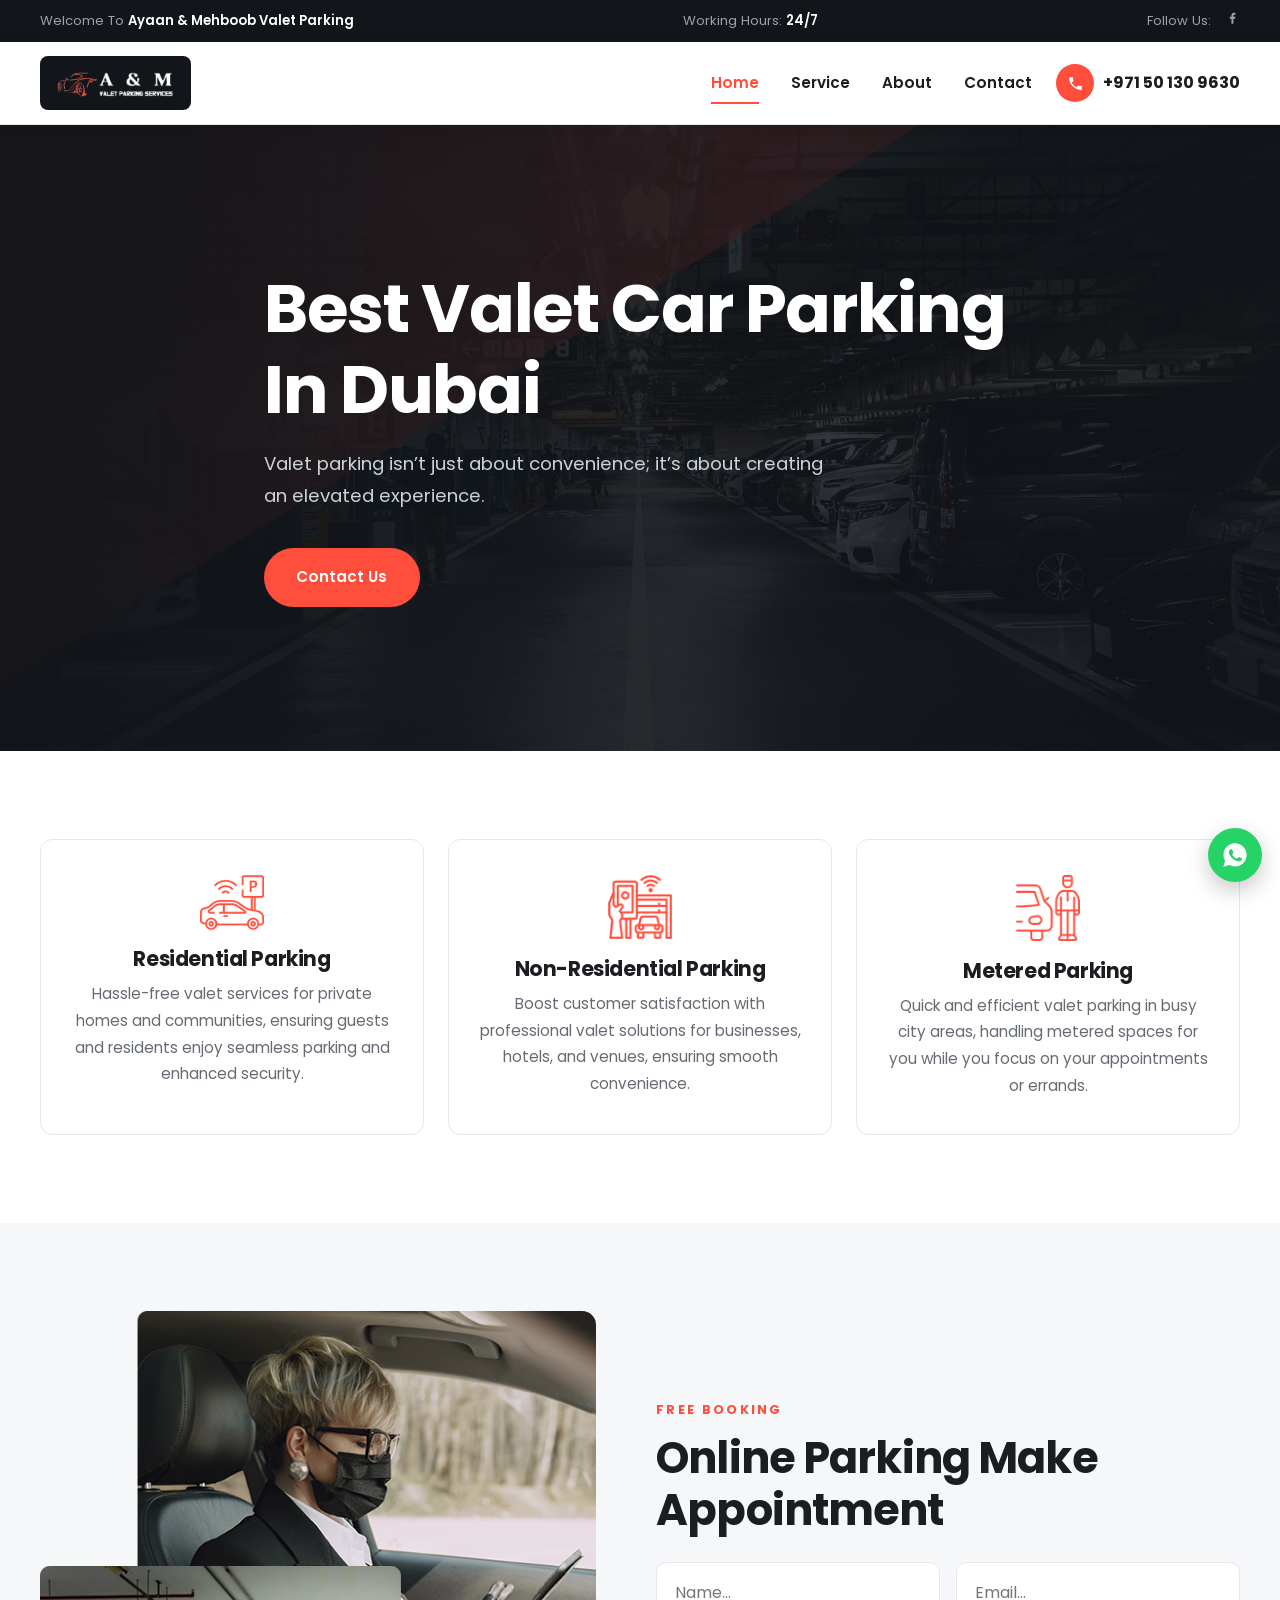
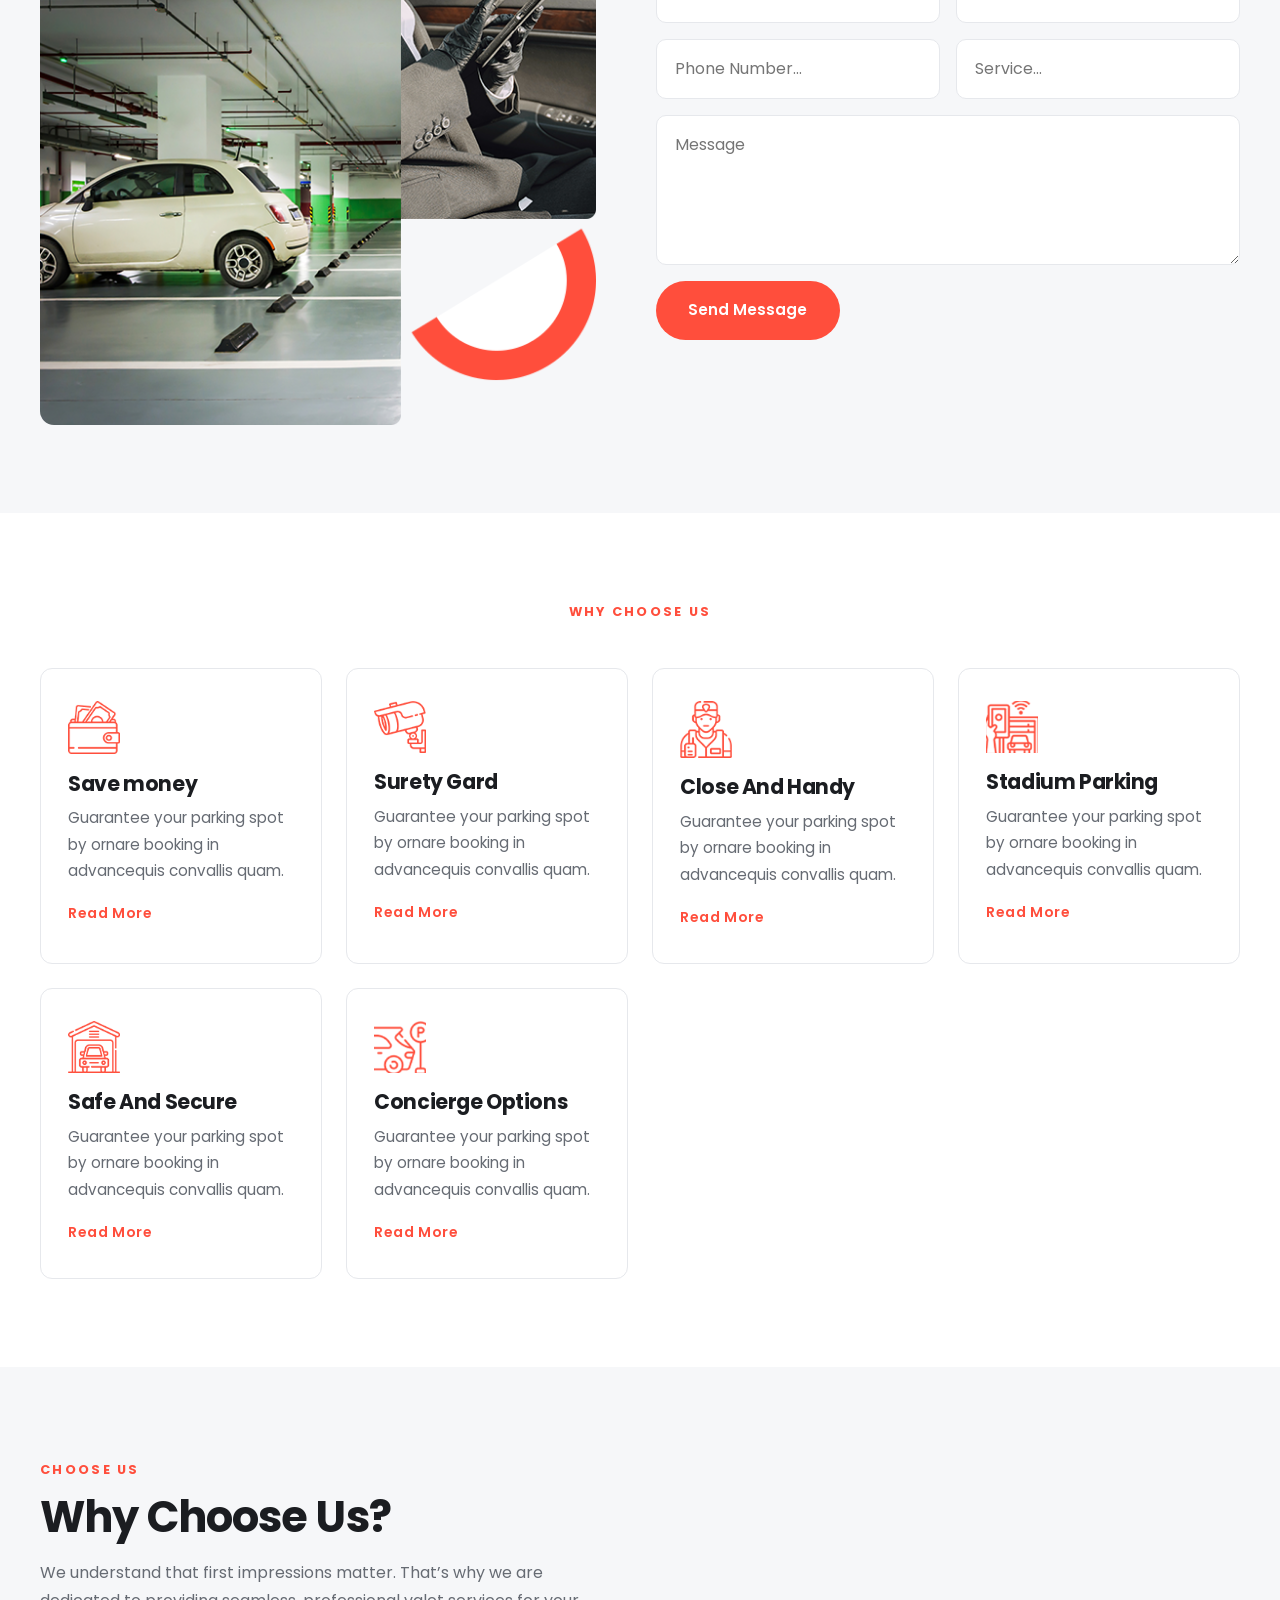
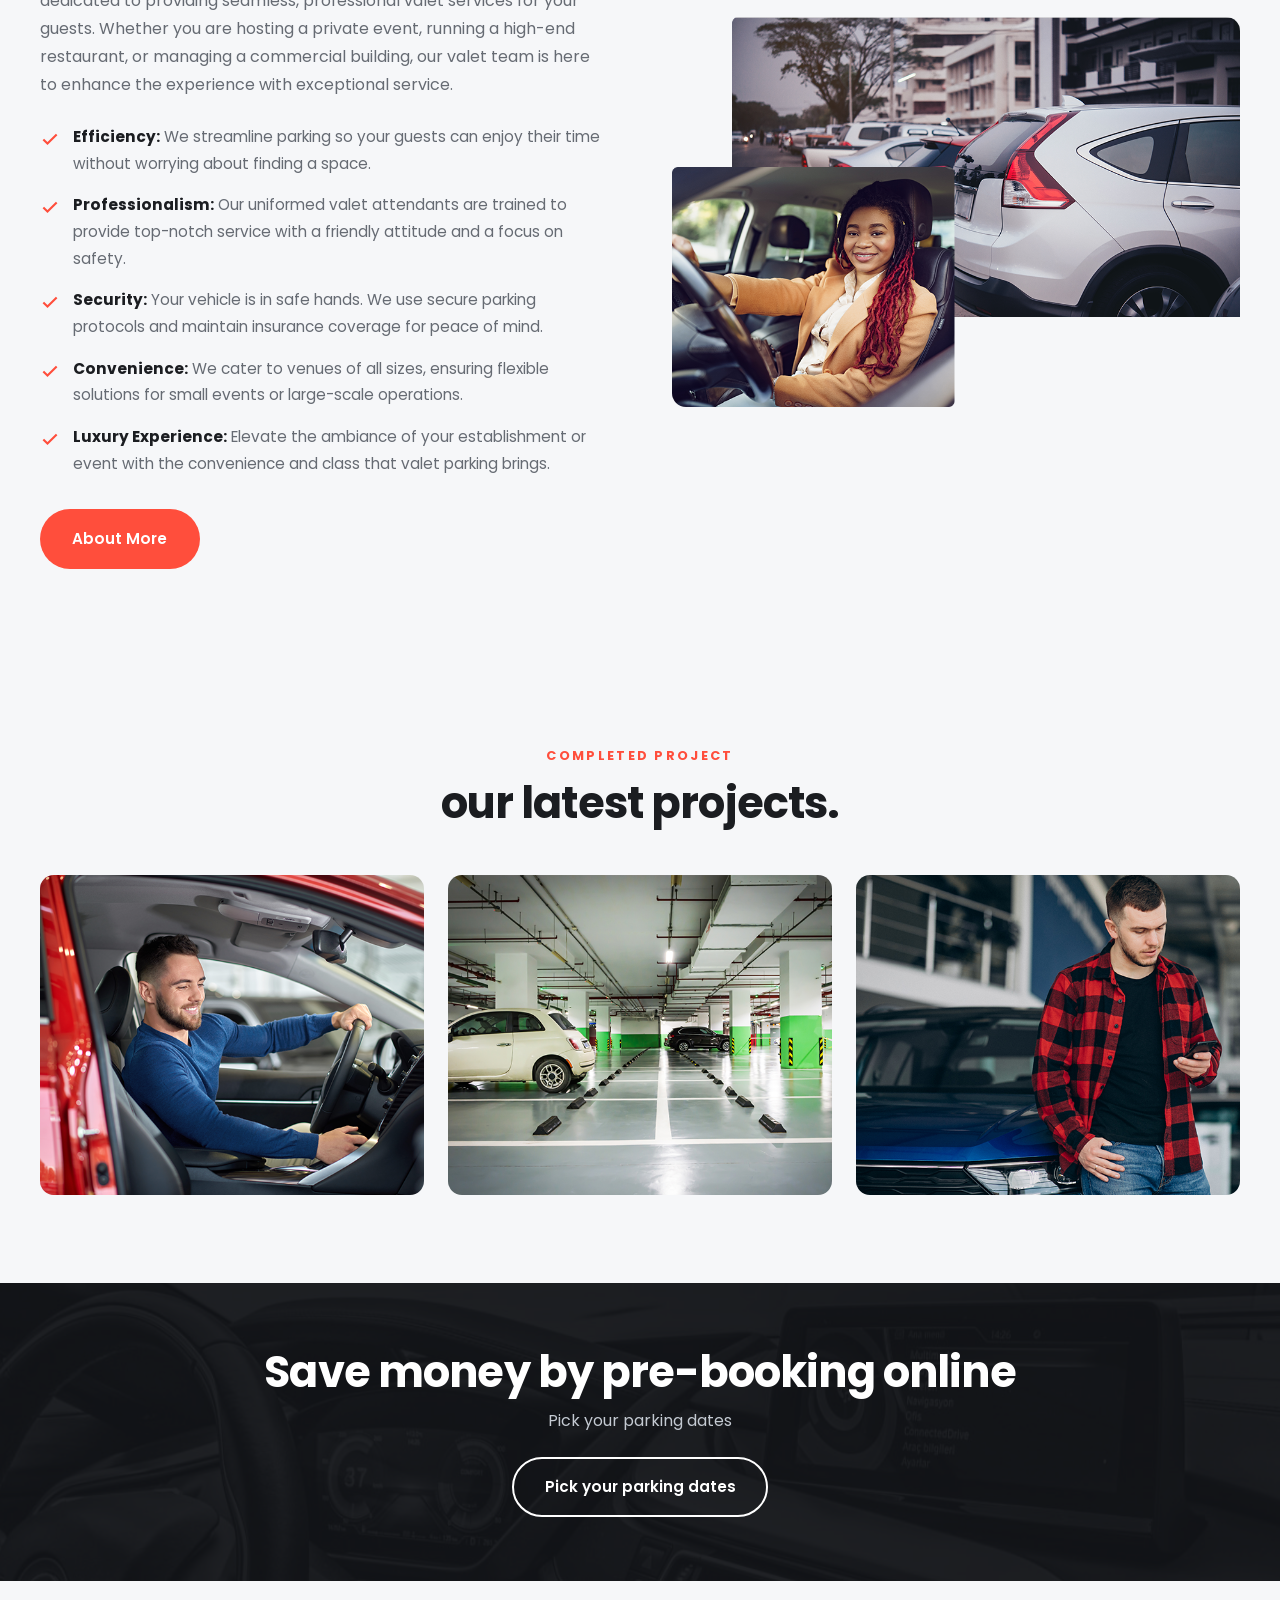
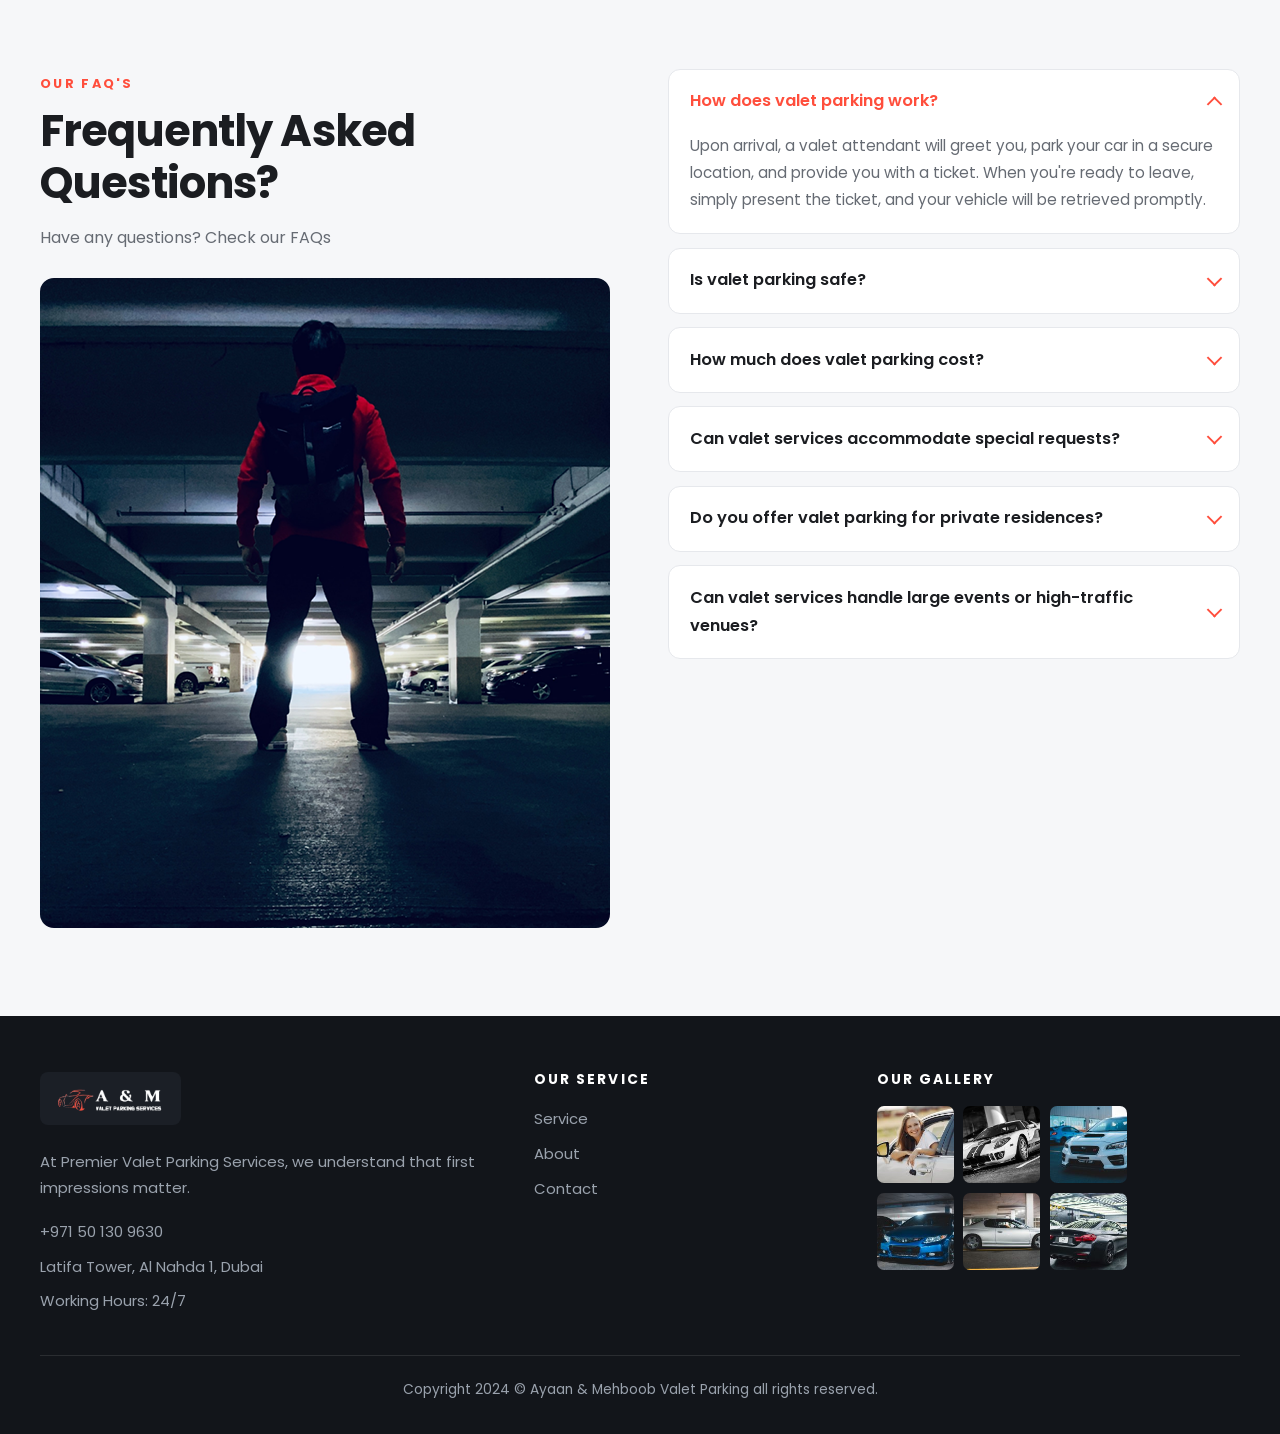
==== index.html @ bb1de885 "Preview build of the rebuilt Ayaan & Mehboob website Static rebuild of ayaanvaletparking.com for rev" ====
<!doctype html>
<html lang="en">
<head>
<meta charset="utf-8">
<meta name="robots" content="noindex, nofollow">
<!-- Preview build. Not for public release; blocked from search engines so it
     cannot rank against the real site at ayaanvaletparking.com. -->
<meta name="viewport" content="width=device-width, initial-scale=1">
<title>Ayaan &amp; Mehboob Valet Parking — Best Valet Car Parking In Dubai</title>
<meta name="description" content="Professional valet parking in Dubai for events, hotels, restaurants, retail and residential buildings. Working hours 24/7. Call +971 50 130 9630.">
<link rel="icon" href="assets/img/favicon.png">
<link rel="apple-touch-icon" href="assets/img/icon-192.png">
<meta name="theme-color" content="#12151a">
<link rel="stylesheet" href="assets/css/site.css">
<script type="application/ld+json">
{"@context":"https://schema.org","@type":"LocalBusiness","name":"Ayaan & Mehboob Valet Parking",
"telephone":"+971501309630","openingHours":"Mo-Su 00:00-23:59",
"address":{"@type":"PostalAddress","streetAddress":"Latifa Tower, Al Nahda 1","addressLocality":"Dubai","addressCountry":"AE"},
"sameAs":["https://www.facebook.com/profile.php?id=61565408574726"]}
</script>
</head>
<body>
<a class="skip" href="#main">Skip to content</a>

<div class="topbar">
  <div class="wrap topbar__in">
    <span>Welcome To <b>Ayaan &amp; Mehboob Valet Parking</b></span>
    <span>Working Hours: <b>24/7</b></span>
    <span class="topbar__soc">Follow Us:
      <a href="https://www.facebook.com/profile.php?id=61565408574726" rel="noopener" aria-label="Facebook">
        <svg width="15" height="15" viewBox="0 0 24 24" fill="currentColor" aria-hidden="true"><path d="M13.5 22v-8h2.7l.4-3.1h-3.1V8.9c0-.9.25-1.5 1.55-1.5h1.65V4.6c-.29-.04-1.27-.12-2.41-.12-2.38 0-4.01 1.45-4.01 4.12v2.3H7.6V14h2.68v8h3.22z"/></svg>
      </a>
    </span>
  </div>
</div>

<header class="hdr">
  <div class="wrap hdr__in">
    <a class="hdr__logo" href="index.html" aria-label="Ayaan and Mehboob Valet Parking, home">
      <img src="assets/img/logo.png" alt="Ayaan &amp; Mehboob Valet Parking" width="632" height="192">
    </a>
    <button class="burger" type="button" aria-label="Menu" aria-expanded="false" aria-controls="nav">
      <span></span><span></span><span></span>
    </button>
    <nav class="nav" id="nav" data-open="false" aria-label="Main">
      <a href="index.html" aria-current="page">Home</a>
      <a href="service.html">Service</a>
      <a href="about.html">About</a>
      <a href="contact.html">Contact</a>
    </nav>
    <a class="hdr__tel" href="tel:+971501309630"><span><svg viewBox="0 0 24 24" aria-hidden="true"><path d="M6.6 10.8a15.1 15.1 0 006.6 6.6l2.2-2.2c.3-.3.7-.4 1-.2 1.2.4 2.4.6 3.6.6.6 0 1 .4 1 1V20c0 .6-.4 1-1 1A17 17 0 013 4c0-.6.4-1 1-1h3.5c.6 0 1 .4 1 1 0 1.3.2 2.5.6 3.6.1.4 0 .7-.2 1l-2.3 2.2z"/></svg></span>+971 50 130 9630</a>
  </div>
</header>

<main id="main">

  <section class="hero">
    <div class="hero__bg" role="presentation"></div>
    <div class="wrap hero__in">
      <h1>Best Valet Car Parking In Dubai</h1>
      <p>Valet parking isn’t just about convenience; it’s about creating an elevated experience.</p>
      <a class="btn btn--brand" href="contact.html">Contact Us</a>
    </div>
  </section>

  <section class="sec">
    <div class="wrap">
      <div class="trio">
        <article class="feat" data-reveal>
          <img src="assets/img/feicon1.png" alt="" width="64" height="64">
          <h3>Residential Parking</h3>
          <p>Hassle-free valet services for private homes and communities, ensuring guests and residents enjoy seamless parking and enhanced security.</p>
        </article>
        <article class="feat" data-reveal>
          <img src="assets/img/feicon2.png" alt="" width="64" height="64">
          <h3>Non-Residential Parking</h3>
          <p>Boost customer satisfaction with professional valet solutions for businesses, hotels, and venues, ensuring smooth convenience.</p>
        </article>
        <article class="feat" data-reveal>
          <img src="assets/img/feicon3.png" alt="" width="64" height="64">
          <h3>Metered Parking</h3>
          <p>Quick and efficient valet parking in busy city areas, handling metered spaces for you while you focus on your appointments or errands.</p>
        </article>
      </div>
    </div>
  </section>

  <section class="sec sec--tint">
    <div class="wrap book">
      <div class="book__img" data-reveal>
        <img src="assets/img/booking-img.png" alt="Booking a valet parking appointment" width="570" height="731" loading="lazy">
      </div>
      <div data-reveal>

      <div>
        <span class="lbl">Free Booking</span>
        <h2>Online Parking Make Appointment</h2>
        <form class="form" data-enquiry novalidate>
          <div class="form__row">
            <input type="text" name="name" placeholder="Name..." aria-label="Name" autocomplete="name" required>
            <input type="email" name="email" placeholder="Email..." aria-label="Email" autocomplete="email">
          </div>
          <div class="form__row">
            <input type="tel" name="phone" placeholder="Phone Number..." aria-label="Phone number" autocomplete="tel" required>
            <input type="text" name="service" placeholder="Service..." aria-label="Service">
          </div>
          <textarea name="message" placeholder="Message" aria-label="Message"></textarea>
          <!-- Honeypot: hidden from people, irresistible to spam bots. A filled
               value means the submission is discarded. Not display:none, which
               some bots check for; moved off-screen and hidden from screen readers. -->
          <input type="text" name="company" tabindex="-1" autocomplete="off" aria-hidden="true"
                 style="position:absolute;left:-9999px;width:1px;height:1px;opacity:0">
          <div><button class="btn btn--brand" type="submit">Send Message</button></div>
          <p class="msg" role="status" aria-live="polite"></p>
        </form>
      </div>

      </div>
    </div>
  </section>

  <section class="sec">
    <div class="wrap">
      <div class="mid" style="margin-bottom:2.8rem" data-reveal>
        <span class="lbl">Why Choose Us</span>
      </div>
      <div class="cards">
        <article class="wcard" data-reveal>
          <img src="assets/img/s1.png" alt="" width="70" height="70" loading="lazy">
          <h3>Save money</h3>
          <p>Guarantee your parking spot by ornare booking in advancequis convallis quam.</p>
          <a class="more" href="service.html">Read More</a>
        </article>
        <article class="wcard" data-reveal>
          <img src="assets/img/s2.png" alt="" width="70" height="70" loading="lazy">
          <h3>Surety Gard</h3>
          <p>Guarantee your parking spot by ornare booking in advancequis convallis quam.</p>
          <a class="more" href="service.html">Read More</a>
        </article>
        <article class="wcard" data-reveal>
          <img src="assets/img/s3.png" alt="" width="70" height="70" loading="lazy">
          <h3>Close And Handy</h3>
          <p>Guarantee your parking spot by ornare booking in advancequis convallis quam.</p>
          <a class="more" href="service.html">Read More</a>
        </article>
        <article class="wcard" data-reveal>
          <img src="assets/img/s4.png" alt="" width="70" height="70" loading="lazy">
          <h3>Stadium Parking</h3>
          <p>Guarantee your parking spot by ornare booking in advancequis convallis quam.</p>
          <a class="more" href="service.html">Read More</a>
        </article>
        <article class="wcard" data-reveal>
          <img src="assets/img/s5.png" alt="" width="70" height="70" loading="lazy">
          <h3>Safe And Secure</h3>
          <p>Guarantee your parking spot by ornare booking in advancequis convallis quam.</p>
          <a class="more" href="service.html">Read More</a>
        </article>
        <article class="wcard" data-reveal>
          <img src="assets/img/s6.png" alt="" width="70" height="70" loading="lazy">
          <h3>Concierge Options</h3>
          <p>Guarantee your parking spot by ornare booking in advancequis convallis quam.</p>
          <a class="more" href="service.html">Read More</a>
        </article>
      </div>
    </div>
  </section>

  <section class="sec sec--tint">
    <div class="wrap split">
      <div data-reveal>
        <span class="lbl">Choose Us</span>
        <h2>Why Choose Us?</h2>
        <p style="margin-top:.9rem">We understand that first impressions matter. That’s why we are dedicated to
          providing seamless, professional valet services for your guests. Whether you are hosting a private event,
          running a high-end restaurant, or managing a commercial building, our valet team is here to enhance the
          experience with exceptional service.</p>
        <ul class="ticks">
          <li><svg viewBox="0 0 24 24" fill="none" stroke="currentColor" stroke-width="2.5" aria-hidden="true"><path d="M4 12.5l5 5L20 6.5"/></svg><span><b>Efficiency:</b> We streamline parking so your guests can enjoy their time without worrying about finding a space.</span></li>
          <li><svg viewBox="0 0 24 24" fill="none" stroke="currentColor" stroke-width="2.5" aria-hidden="true"><path d="M4 12.5l5 5L20 6.5"/></svg><span><b>Professionalism:</b> Our uniformed valet attendants are trained to provide top-notch service with a friendly attitude and a focus on safety.</span></li>
          <li><svg viewBox="0 0 24 24" fill="none" stroke="currentColor" stroke-width="2.5" aria-hidden="true"><path d="M4 12.5l5 5L20 6.5"/></svg><span><b>Security:</b> Your vehicle is in safe hands. We use secure parking protocols and maintain insurance coverage for peace of mind.</span></li>
          <li><svg viewBox="0 0 24 24" fill="none" stroke="currentColor" stroke-width="2.5" aria-hidden="true"><path d="M4 12.5l5 5L20 6.5"/></svg><span><b>Convenience:</b> We cater to venues of all sizes, ensuring flexible solutions for small events or large-scale operations.</span></li>
          <li><svg viewBox="0 0 24 24" fill="none" stroke="currentColor" stroke-width="2.5" aria-hidden="true"><path d="M4 12.5l5 5L20 6.5"/></svg><span><b>Luxury Experience:</b> Elevate the ambiance of your establishment or event with the convenience and class that valet parking brings.</span></li>
        </ul>
        <a class="btn btn--brand" href="about.html">About More</a>
      </div>
      <div data-reveal>
        <img src="assets/img/choose-img-1.png" alt="A valet attendant at the wheel" width="945" height="650" loading="lazy">
      </div>
    </div>
  </section>

  <section class="sec sec--tint">
    <div class="wrap">
      <div class="mid" style="margin-bottom:2.8rem" data-reveal>
        <span class="lbl">Completed Project</span>
        <h2>our latest projects.</h2>
      </div>
      <div class="projects">
        <figure class="proj" data-reveal><img src="assets/img/pro1.png" alt="Valet parking project" width="600" height="500" loading="lazy"></figure>
        <figure class="proj" data-reveal><img src="assets/img/pro2.png" alt="Valet parking project" width="600" height="500" loading="lazy"></figure>
        <figure class="proj" data-reveal><img src="assets/img/pro3.png" alt="Valet parking project" width="600" height="500" loading="lazy"></figure>
      </div>
    </div>
  </section>

  <section class="strip">
    <div class="strip__bg" role="presentation"></div>
    <div class="wrap strip__in" data-reveal>
      <h2>Save money by pre-booking online</h2>
      <p>Pick your parking dates</p>
      <p style="margin-top:1.4rem"><a class="btn btn--line" href="contact.html">Pick your parking dates</a></p>
    </div>
  </section>

  <section class="sec sec--tint">
    <div class="wrap faq">
      <div data-reveal>
        <span class="lbl">Our FAQ's</span>
        <h2>Frequently Asked Questions?</h2>
        <p style="margin:.9rem 0 1.6rem">Have any questions? Check our FAQs</p>
        <img src="assets/img/faq-img.png" alt="Valet attendant with a customer" width="570" height="650" loading="lazy">
      </div>
      <div data-reveal>
        <details class="acc" open>
          <summary>How does valet parking work?</summary>
          <p>Upon arrival, a valet attendant will greet you, park your car in a secure location, and provide you with a ticket. When you're ready to leave, simply present the ticket, and your vehicle will be retrieved promptly.</p>
        </details>
        <details class="acc">
          <summary>Is valet parking safe?</summary>
          <p>Yes, we prioritize safety by employing trained, insured professionals who follow strict security protocols to ensure your vehicle is handled with care and parked in a secure area.</p>
        </details>
        <details class="acc">
          <summary>How much does valet parking cost?</summary>
          <p>Valet parking prices vary based on the event, location, and duration of service. Contact us for a customized quote tailored to your needs.</p>
        </details>
        <details class="acc">
          <summary>Can valet services accommodate special requests?</summary>
          <p>Absolutely! Our concierge valet options include special services such as luggage assistance, specific vehicle drop-off locations, and more. Let us know your requirements in advance.</p>
        </details>
        <details class="acc">
          <summary>Do you offer valet parking for private residences?</summary>
          <p>Yes, we provide valet services for private homes and communities, perfect for gatherings, parties, or everyday convenience for residents.</p>
        </details>
        <details class="acc">
          <summary>Can valet services handle large events or high-traffic venues?</summary>
          <p>Absolutely! We are experienced in managing large-scale events and high-traffic venues, ensuring efficient parking solutions, no matter the size of the crowd.</p>
        </details>
      </div>
    </div>
  </section>

</main>

<footer class="ftr">
  <div class="wrap ftr__in">
    <div class="ftr__cols">
      <div>
        <span class="ftr__logo"><img src="assets/img/logo.png" alt="Ayaan &amp; Mehboob Valet Parking"></span>
        <!-- Reproduced verbatim from the live site. The company name in this line is
             wrong (it says Premier, not Ayaan & Mehboob) and is flagged in README.md. -->
        <p>At Premier Valet Parking Services, we understand that first impressions matter.</p>
        <ul style="margin-top:1.1rem">
          <li><a href="tel:+971501309630">+971 50 130 9630</a></li>
          <li>Latifa Tower, Al Nahda 1, Dubai</li>
          <li>Working Hours: 24/7</li>
        </ul>
      </div>
      <div>
        <h4>Our Service</h4>
        <ul>
          <li><a href="service.html">Service</a></li>
          <li><a href="about.html">About</a></li>
          <li><a href="contact.html">Contact</a></li>
        </ul>
      </div>
      <div>
        <h4>Our Gallery</h4>
        <div class="gallery">
          <img src="assets/img/blog2-150x150.jpg" alt="" width="150" height="150" loading="lazy">
          <img src="assets/img/blog3-150x150.jpg" alt="" width="150" height="150" loading="lazy">
          <img src="assets/img/blog4-150x150.jpg" alt="" width="150" height="150" loading="lazy">
          <img src="assets/img/blog5-150x150.jpg" alt="" width="150" height="150" loading="lazy">
          <img src="assets/img/blog6-150x150.jpg" alt="" width="150" height="150" loading="lazy">
          <img src="assets/img/blog7-150x150.jpg" alt="" width="150" height="150" loading="lazy">
        </div>
      </div>
    </div>
    <p class="ftr__btm">Copyright 2024 © Ayaan &amp; Mehboob Valet Parking all rights reserved.</p>
  </div>
</footer>

<a class="wa" href="https://wa.me/971501309630" rel="noopener" aria-label="Need help? Chat with us on WhatsApp"
   title="Need help? Chat with us"><svg viewBox="0 0 24 24" aria-hidden="true"><path d="M12.04 2C6.58 2 2.13 6.45 2.13 11.91c0 1.75.46 3.45 1.32 4.95L2 22l5.25-1.38a9.9 9.9 0 004.79 1.22h.01c5.46 0 9.91-4.45 9.91-9.91C21.96 6.45 17.5 2 12.04 2zm5.8 14.1c-.24.68-1.4 1.3-1.94 1.34-.5.04-.98.22-3.3-.69-2.78-1.1-4.55-3.94-4.69-4.13-.14-.19-1.13-1.5-1.13-2.86 0-1.36.71-2.03.96-2.31.25-.28.55-.35.73-.35h.52c.17 0 .4-.06.62.48.24.57.8 1.97.87 2.11.07.14.12.31.02.5-.09.19-.14.31-.28.47l-.42.49c-.14.14-.28.29-.12.57.16.28.71 1.17 1.53 1.9 1.05.94 1.94 1.23 2.22 1.37.28.14.44.12.6-.07.17-.19.69-.8.87-1.08.19-.28.37-.23.62-.14.25.09 1.6.75 1.87.89.28.14.46.21.53.33.07.12.07.68-.17 1.35z"/></svg></a>

<script src="assets/js/site.js"></script>
</body>
</html>
---- assets/css/site.css ----
/* Ayaan & Mehboob Valet Parking — faithful rebuild of the existing site.
   One stylesheet in place of the 48 the WordPress theme loaded, and no
   framework. The layout, colours and running order follow the live site
   section for section; what changed is the code underneath, not the design. */

@font-face { font-family:'Poppins'; font-style:normal; font-weight:400; font-display:swap;
  src:url('../fonts/pxiEyp8kv8JHgFVrJJfecnFHGPc.woff2') format('woff2'); }
@font-face { font-family:'Poppins'; font-style:normal; font-weight:600; font-display:swap;
  src:url('../fonts/pxiByp8kv8JHgFVrLEj6Z1xlFd2JQEk.woff2') format('woff2'); }
@font-face { font-family:'Poppins'; font-style:normal; font-weight:700; font-display:swap;
  src:url('../fonts/pxiByp8kv8JHgFVrLCz7Z1xlFd2JQEk.woff2') format('woff2'); }

:root{
  --brand:#ff4e3c;          /* the site's existing accent */
  --brand-dark:#e13a29;
  --ink:#1b1d21;
  --body:#666b73;
  --dark:#12151a;
  --dark-2:#1b1f26;
  --line:#e6e8ec;
  --tint:#f6f7f9;
  --wrap:1200px;
  --pad:clamp(1rem,4vw,2rem);
  --sec:clamp(3.5rem,7vw,5.5rem);
}
*,*::before,*::after{box-sizing:border-box}
*{margin:0}
html{-webkit-text-size-adjust:100%;scroll-behavior:smooth}
@media (prefers-reduced-motion:reduce){html{scroll-behavior:auto}}
body{font-family:'Poppins',-apple-system,BlinkMacSystemFont,'Segoe UI',Roboto,sans-serif;
  color:var(--body);background:#fff;line-height:1.75;-webkit-font-smoothing:antialiased}
img{max-width:100%;height:auto;display:block}
a{color:inherit}
h1,h2,h3,h4{color:var(--ink);line-height:1.2;font-weight:700;letter-spacing:-.02em}
h2{font-size:clamp(1.9rem,4vw,2.7rem)}
h3{font-size:1.28rem}
:focus-visible{outline:3px solid var(--brand);outline-offset:3px;border-radius:3px}
.wrap{width:min(var(--wrap),100% - var(--pad)*2);margin-inline:auto}
.sec{padding-block:var(--sec)}
.sec--tint{background:var(--tint)}
.skip{position:absolute;left:-9999px;background:var(--brand);color:#fff;padding:.7rem 1.1rem;z-index:100}
.skip:focus{left:0;top:0}

/* section heading, the small orange label above a title */
.lbl{color:var(--brand);font-size:.8rem;font-weight:700;letter-spacing:.18em;text-transform:uppercase;
  display:inline-block;margin-bottom:.7rem}
.mid{text-align:center;max-width:44rem;margin-inline:auto}
.mid .lbl{display:block}

/* ---------- top bar ---------- */
.topbar{background:var(--dark);color:#9aa2ad;font-size:.82rem}
.topbar__in{display:flex;flex-wrap:wrap;gap:.6rem 1.6rem;align-items:center;justify-content:space-between;
  padding-block:.6rem}
.topbar b{color:#fff;font-weight:600}
.topbar__soc{display:flex;gap:.9rem;align-items:center}
.topbar__soc a:hover{color:var(--brand)}
@media (max-width:720px){.topbar{display:none}}

/* ---------- header ---------- */
.hdr{position:sticky;top:0;z-index:50;background:#fff;border-bottom:1px solid var(--line);
  box-shadow:0 1px 14px rgba(0,0,0,.05)}
.hdr__in{display:flex;align-items:center;gap:1.5rem;min-height:82px}
.hdr__logo img{height:38px;width:auto}
/* the supplied logo is white artwork, so it needs a dark plate to be legible */
.hdr__logo{background:var(--dark);padding:.5rem .8rem;border-radius:8px;display:inline-block}
.nav{margin-left:auto;display:flex;gap:2rem}
.nav a{text-decoration:none;color:var(--ink);font-weight:600;font-size:.95rem;padding-block:.5rem;position:relative}
.nav a::after{content:'';position:absolute;left:0;right:0;bottom:0;height:2px;background:var(--brand);
  transform:scaleX(0);transform-origin:left;transition:transform .22s ease}
.nav a:hover::after,.nav a[aria-current='page']::after{transform:scaleX(1)}
.nav a[aria-current='page']{color:var(--brand)}
@media (prefers-reduced-motion:reduce){.nav a::after{transition:none}}
.hdr__tel{display:inline-flex;align-items:center;gap:.55rem;font-weight:700;color:var(--ink);text-decoration:none}
.hdr__tel span{width:38px;height:38px;border-radius:50%;background:var(--brand);display:grid;place-items:center}
.hdr__tel svg{width:17px;height:17px;fill:#fff}
.burger{display:none;margin-left:auto;background:none;border:0;padding:.5rem;cursor:pointer;color:var(--ink)}
.burger span{display:block;width:23px;height:2px;background:currentColor;margin:5px 0}
@media (max-width:900px){
  .nav{position:fixed;inset:82px 0 auto 0;background:#fff;flex-direction:column;gap:0;
    padding:.25rem var(--pad) 1.25rem;border-bottom:1px solid var(--line);display:none}
  .nav[data-open='true']{display:flex}
  .nav a{padding-block:.9rem;border-bottom:1px solid var(--line)}
  .nav a::after{display:none}
  .burger{display:block}
  .hdr__tel{display:none}
}

/* ---------- buttons ---------- */
.btn{display:inline-flex;align-items:center;justify-content:center;gap:.5rem;padding:.9rem 1.9rem;
  border-radius:999px;border:2px solid transparent;font:inherit;font-weight:600;font-size:.95rem;
  text-decoration:none;cursor:pointer;transition:background-color .18s ease,color .18s ease,border-color .18s ease}
.btn--brand{background:var(--brand);color:#fff}
.btn--brand:hover{background:var(--brand-dark)}
.btn--line{border-color:#fff;color:#fff}
.btn--line:hover{background:#fff;color:var(--ink)}
@media (prefers-reduced-motion:reduce){.btn{transition:none}}

/* ---------- hero ---------- */
.hero{position:relative;background:var(--dark);color:#fff;overflow:hidden}
.hero__bg{position:absolute;inset:0;background:url('../img/slider.jpg') center/cover no-repeat;opacity:.4}
.hero::after{content:'';position:absolute;inset:0;
  background:linear-gradient(100deg,rgba(18,21,26,.93) 10%,rgba(18,21,26,.6) 55%,rgba(18,21,26,.85) 100%)}
.hero__in{position:relative;z-index:2;padding-block:clamp(5rem,13vw,9rem);max-width:47rem}
.hero h1{color:#fff;font-size:clamp(2.4rem,6vw,4.2rem);margin-bottom:1.1rem}
.hero p{color:#ccd2da;font-size:clamp(1rem,2vw,1.15rem);max-width:35rem;margin-bottom:2.2rem}

/* inner page banner */
.banner{position:relative;background:var(--dark);color:#fff;text-align:center}
.banner__bg{position:absolute;inset:0;background:url('../img/service-bg.jpg') center/cover no-repeat;opacity:.25}
.banner::after{content:'';position:absolute;inset:0;background:rgba(18,21,26,.72)}
.banner__in{position:relative;z-index:2;padding-block:clamp(3.5rem,8vw,5.5rem)}
.banner h1{color:#fff;font-size:clamp(2rem,5vw,3.1rem)}
.crumb{margin-top:.7rem;font-size:.9rem;color:#b9c0c9}
.crumb a{color:var(--brand);text-decoration:none}

/* ---------- feature trio ---------- */
.trio{display:grid;grid-template-columns:repeat(auto-fit,minmax(270px,1fr));gap:1.5rem}
.feat{background:#fff;border:1px solid var(--line);border-radius:12px;padding:2.2rem 1.7rem;text-align:center;
  transition:box-shadow .2s ease,transform .2s ease}
.feat:hover{box-shadow:0 14px 34px rgba(0,0,0,.08);transform:translateY(-4px)}
.feat img{width:64px;height:auto;margin:0 auto 1.1rem}
.feat h3{margin-bottom:.6rem}
.feat p{font-size:.95rem}
@media (prefers-reduced-motion:reduce){.feat{transition:none}.feat:hover{transform:none}}

/* ---------- booking / contact form block ---------- */
.book{display:grid;grid-template-columns:1fr 1.05fr;gap:clamp(2rem,5vw,3.75rem);align-items:center}
@media (max-width:900px){.book{grid-template-columns:1fr}}
.book__img img{border-radius:14px}
.form{display:grid;gap:1rem;margin-top:1.6rem}
.form__row{display:grid;grid-template-columns:1fr 1fr;gap:1rem}
@media (max-width:560px){.form__row{grid-template-columns:1fr}}
.form input,.form textarea{font:inherit;color:var(--ink);background:#fff;border:1px solid var(--line);
  border-radius:10px;padding:.95rem 1.1rem;width:100%}
.form input:focus,.form textarea:focus{outline:none;border-color:var(--brand)}
.form textarea{min-height:150px;resize:vertical}
.msg{padding:.85rem 1.05rem;border-radius:10px;font-size:.92rem;display:none}
.msg[data-show='true']{display:block}
.msg--ok{background:#eaf7ee;color:#17692f}
.msg--bad{background:#fdecea;color:#a32217}

/* ---------- why-choose cards ---------- */
.cards{display:grid;grid-template-columns:repeat(auto-fit,minmax(280px,1fr));gap:1.5rem}
.wcard{background:#fff;border-radius:12px;padding:2rem 1.7rem;border:1px solid var(--line)}
.wcard img{width:52px;margin-bottom:1.1rem}
.wcard h3{margin-bottom:.55rem}
.wcard p{font-size:.95rem;margin-bottom:.9rem}
.more{color:var(--brand);font-weight:600;font-size:.88rem;text-decoration:none;letter-spacing:.04em}
.more:hover{text-decoration:underline}

/* ---------- split with tick list ---------- */
.split{display:grid;grid-template-columns:1fr 1fr;gap:clamp(2rem,5vw,4rem);align-items:center}
@media (max-width:900px){.split{grid-template-columns:1fr}}
.split img{border-radius:14px}
.ticks{list-style:none;padding:0;margin:1.6rem 0 2rem;display:grid;gap:.9rem}
.ticks li{display:grid;grid-template-columns:20px 1fr;gap:.8rem;align-items:start;font-size:.96rem}
.ticks svg{width:20px;height:20px;color:var(--brand);margin-top:5px}
.ticks b{color:var(--ink)}

/* ---------- projects ---------- */
.projects{display:grid;grid-template-columns:repeat(auto-fit,minmax(260px,1fr));gap:1.5rem}
.proj{position:relative;border-radius:14px;overflow:hidden}
.proj img{width:100%;aspect-ratio:6/5;object-fit:cover}

/* ---------- pre-booking band ---------- */
.strip{position:relative;color:#fff;text-align:center}
.strip__bg{position:absolute;inset:0;background:url('../img/call-to-bg.jpg') center/cover no-repeat}
.strip::after{content:'';position:absolute;inset:0;background:rgba(18,21,26,.8)}
.strip__in{position:relative;z-index:2;padding-block:clamp(2.75rem,6vw,4rem)}
.strip h2{color:#fff}
.strip p{color:#c4cad2;margin-top:.5rem}

/* ---------- FAQ accordion ---------- */
.faq{display:grid;grid-template-columns:1fr 1fr;gap:clamp(2rem,5vw,3.5rem);align-items:start}
@media (max-width:900px){.faq{grid-template-columns:1fr}}
.faq img{border-radius:14px}
.acc{border:1px solid var(--line);border-radius:12px;overflow:hidden;margin-bottom:.85rem;background:#fff}
.acc summary{cursor:pointer;list-style:none;padding:1.1rem 3rem 1.1rem 1.3rem;font-weight:600;color:var(--ink);
  position:relative;font-size:1.02rem}
.acc summary::-webkit-details-marker{display:none}
.acc summary::after{content:'';position:absolute;right:1.2rem;top:50%;width:11px;height:11px;
  border-right:2px solid var(--brand);border-bottom:2px solid var(--brand);
  transform:translateY(-70%) rotate(45deg);transition:transform .22s ease}
.acc[open] summary::after{transform:translateY(-30%) rotate(-135deg)}
.acc[open] summary{color:var(--brand)}
.acc p{padding:0 1.3rem 1.25rem;font-size:.95rem}
@media (prefers-reduced-motion:reduce){.acc summary::after{transition:none}}

/* ---------- contact details ---------- */
.info{display:grid;grid-template-columns:repeat(auto-fit,minmax(240px,1fr));gap:1.5rem;margin-bottom:3rem}
.info__c{background:#fff;border:1px solid var(--line);border-radius:12px;padding:1.8rem 1.5rem}
.info__c h3{font-size:1.05rem;margin-bottom:.5rem}
.info__c a{color:var(--brand);text-decoration:none}

/* ---------- footer ---------- */
.ftr{background:var(--dark);color:#9aa2ad;font-size:.93rem}
.ftr__in{padding-block:3.5rem 2rem}
.ftr__cols{display:grid;grid-template-columns:1.5fr 1fr 1.2fr;gap:2.5rem}
@media (max-width:820px){.ftr__cols{grid-template-columns:1fr}}
.ftr h4{color:#fff;font-size:.86rem;letter-spacing:.15em;text-transform:uppercase;margin-bottom:1.1rem}
.ftr ul{list-style:none;padding:0;display:grid;gap:.55rem}
.ftr a{text-decoration:none}
.ftr a:hover{color:var(--brand)}
.ftr__logo{background:var(--dark-2);padding:.6rem .9rem;border-radius:8px;display:inline-block;margin-bottom:1rem}
.ftr__logo img{height:34px}
.gallery{display:grid;grid-template-columns:repeat(3,1fr);gap:.6rem;max-width:250px}
.gallery img{border-radius:7px;aspect-ratio:1;object-fit:cover}
.ftr__btm{margin-top:2.5rem;padding-top:1.4rem;border-top:1px solid rgba(255,255,255,.1);
  text-align:center;font-size:.86rem}

/* reveal on scroll; the class is only added by JS when motion is welcome */
.reveal{opacity:0;transform:translateY(18px);transition:opacity .55s ease,transform .55s ease}
.reveal[data-seen='true']{opacity:1;transform:none}

.wa{position:fixed;right:18px;bottom:18px;z-index:40;width:54px;height:54px;border-radius:50%;
  background:#25d366;display:grid;place-items:center;box-shadow:0 8px 22px rgba(0,0,0,.22)}
.wa svg{width:28px;height:28px;fill:#fff}
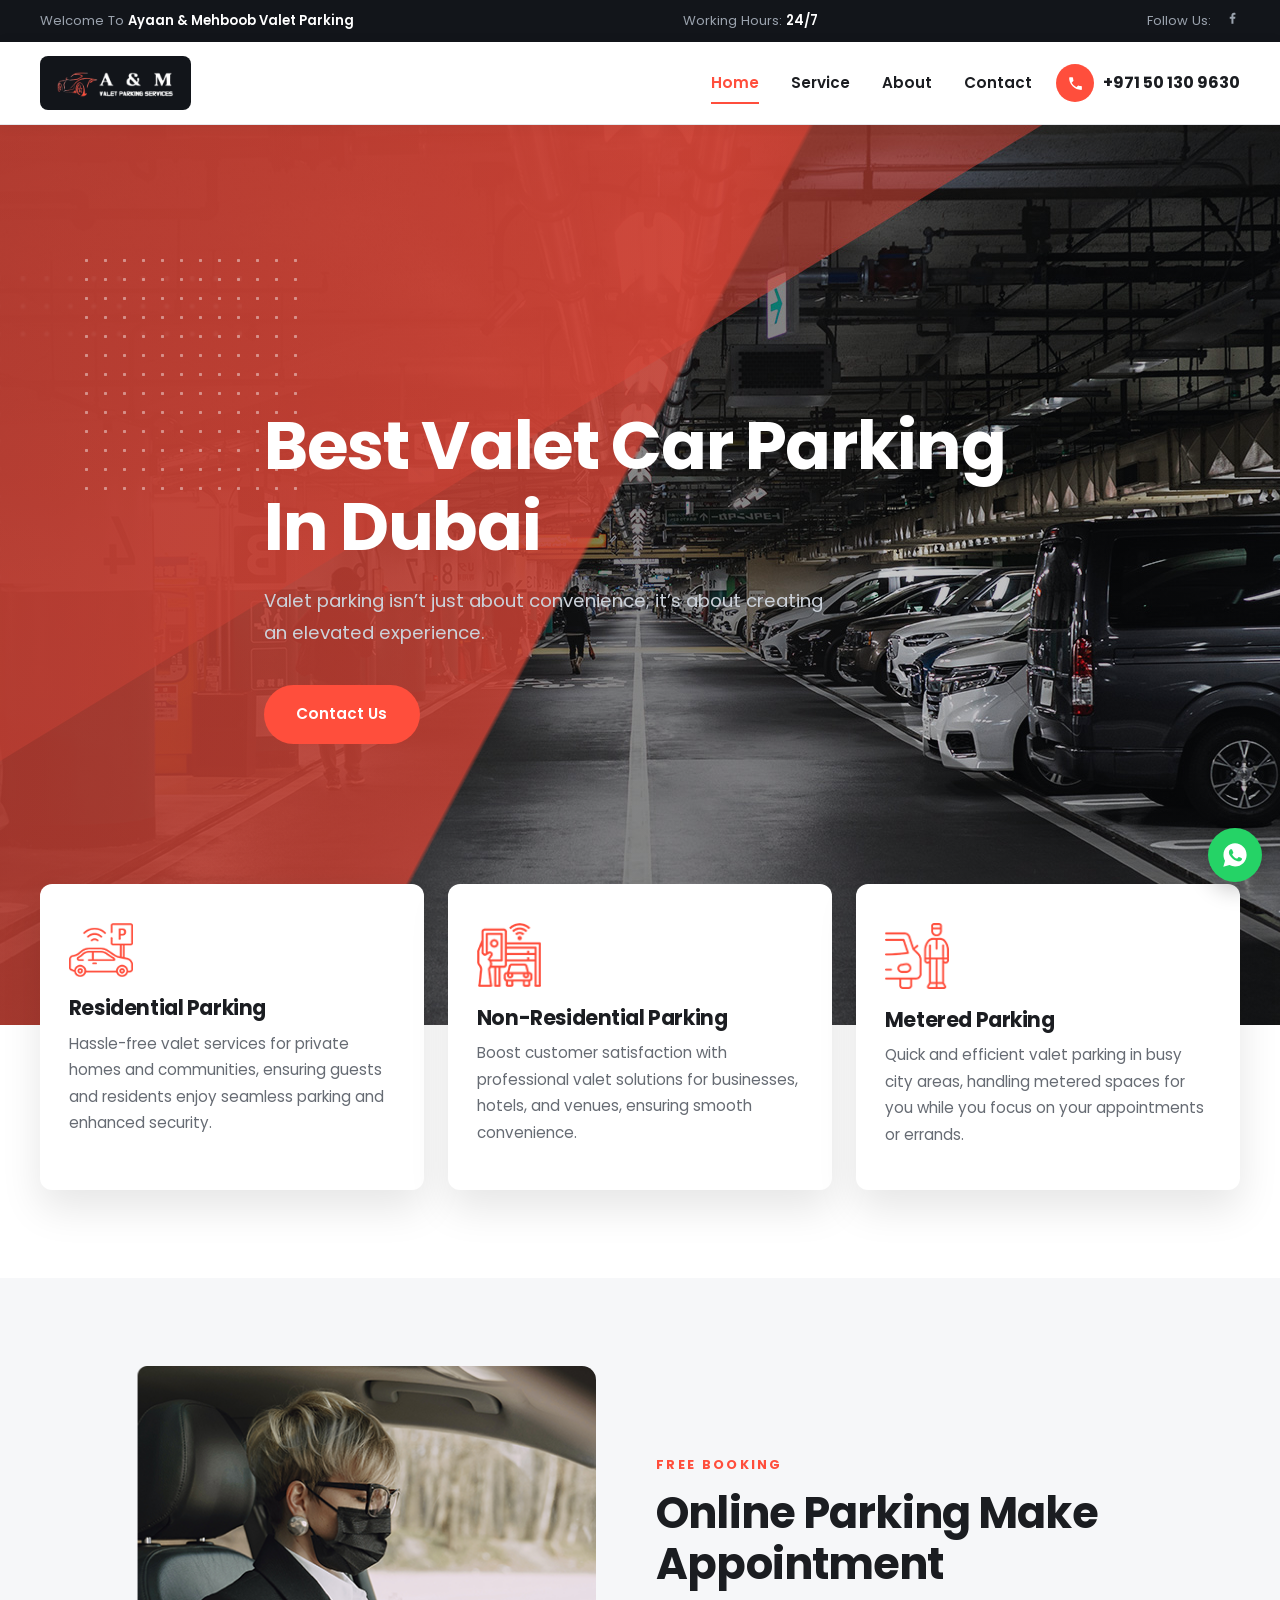
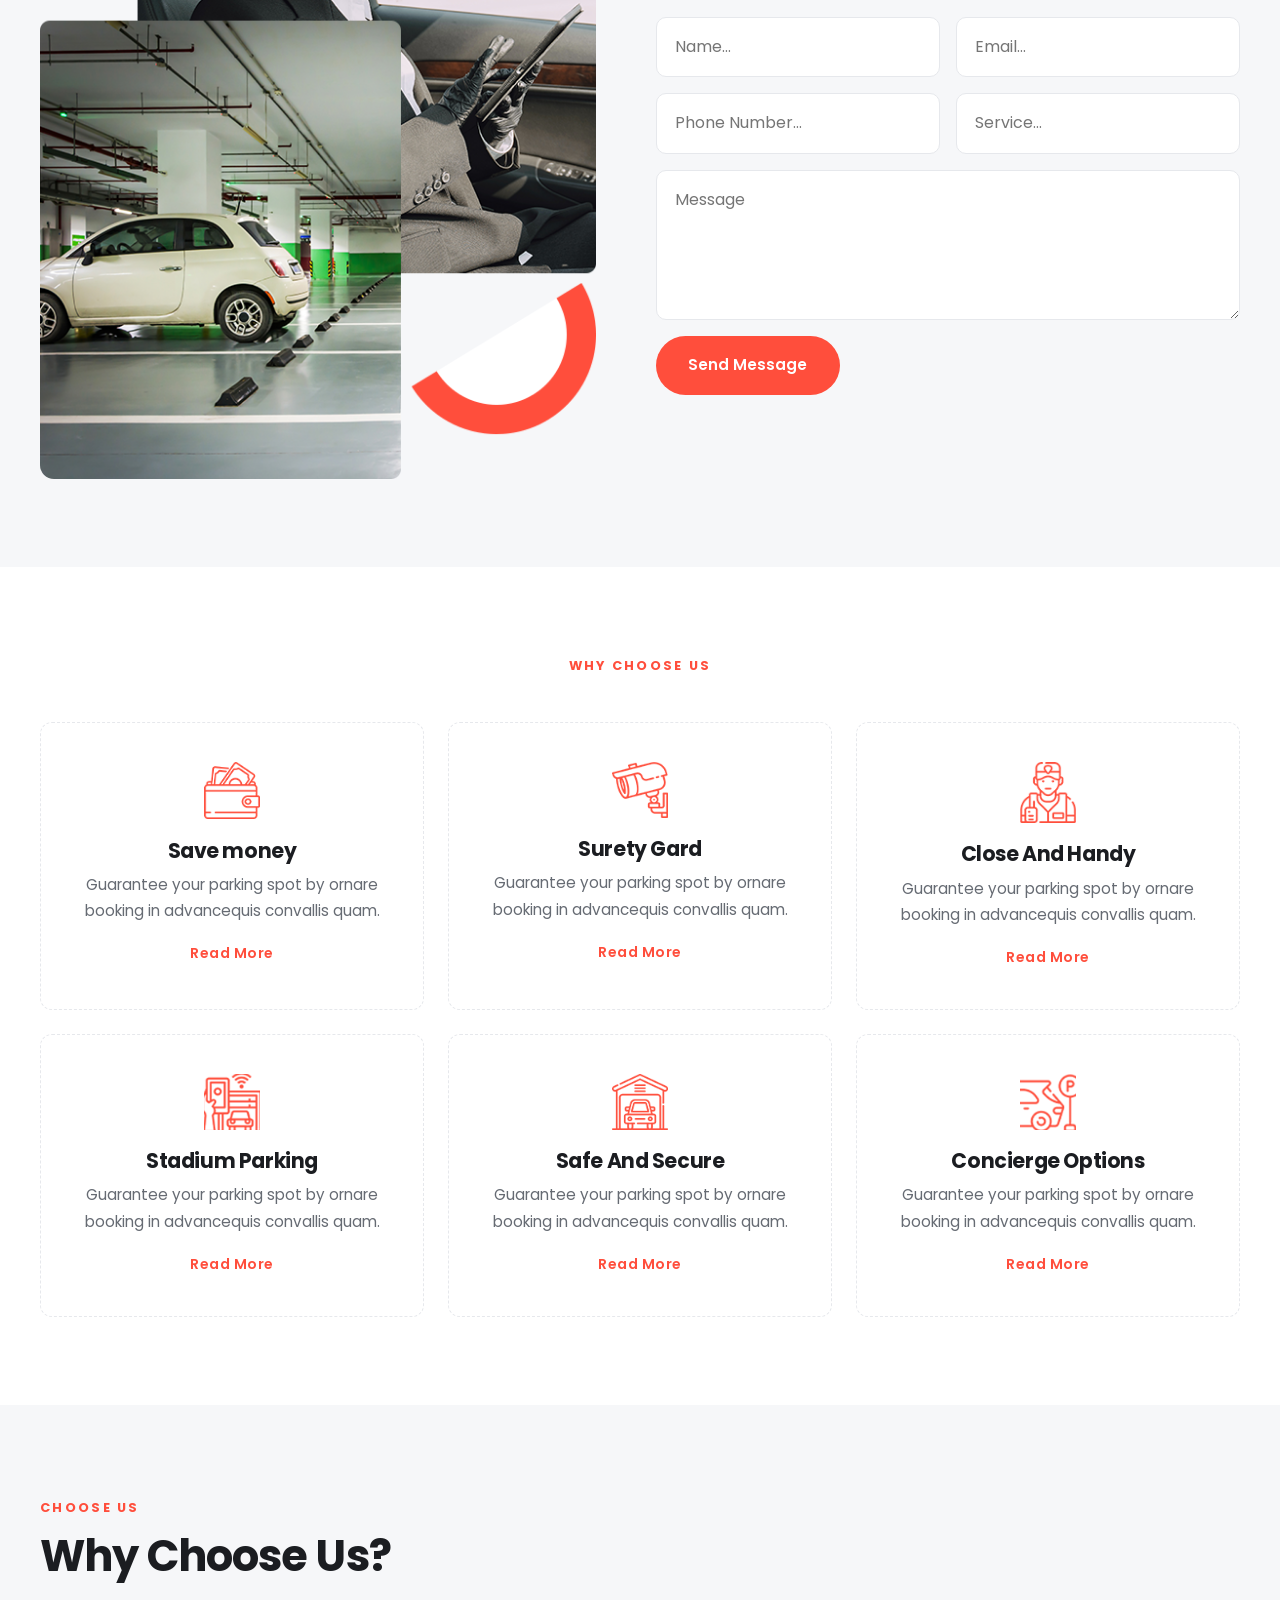
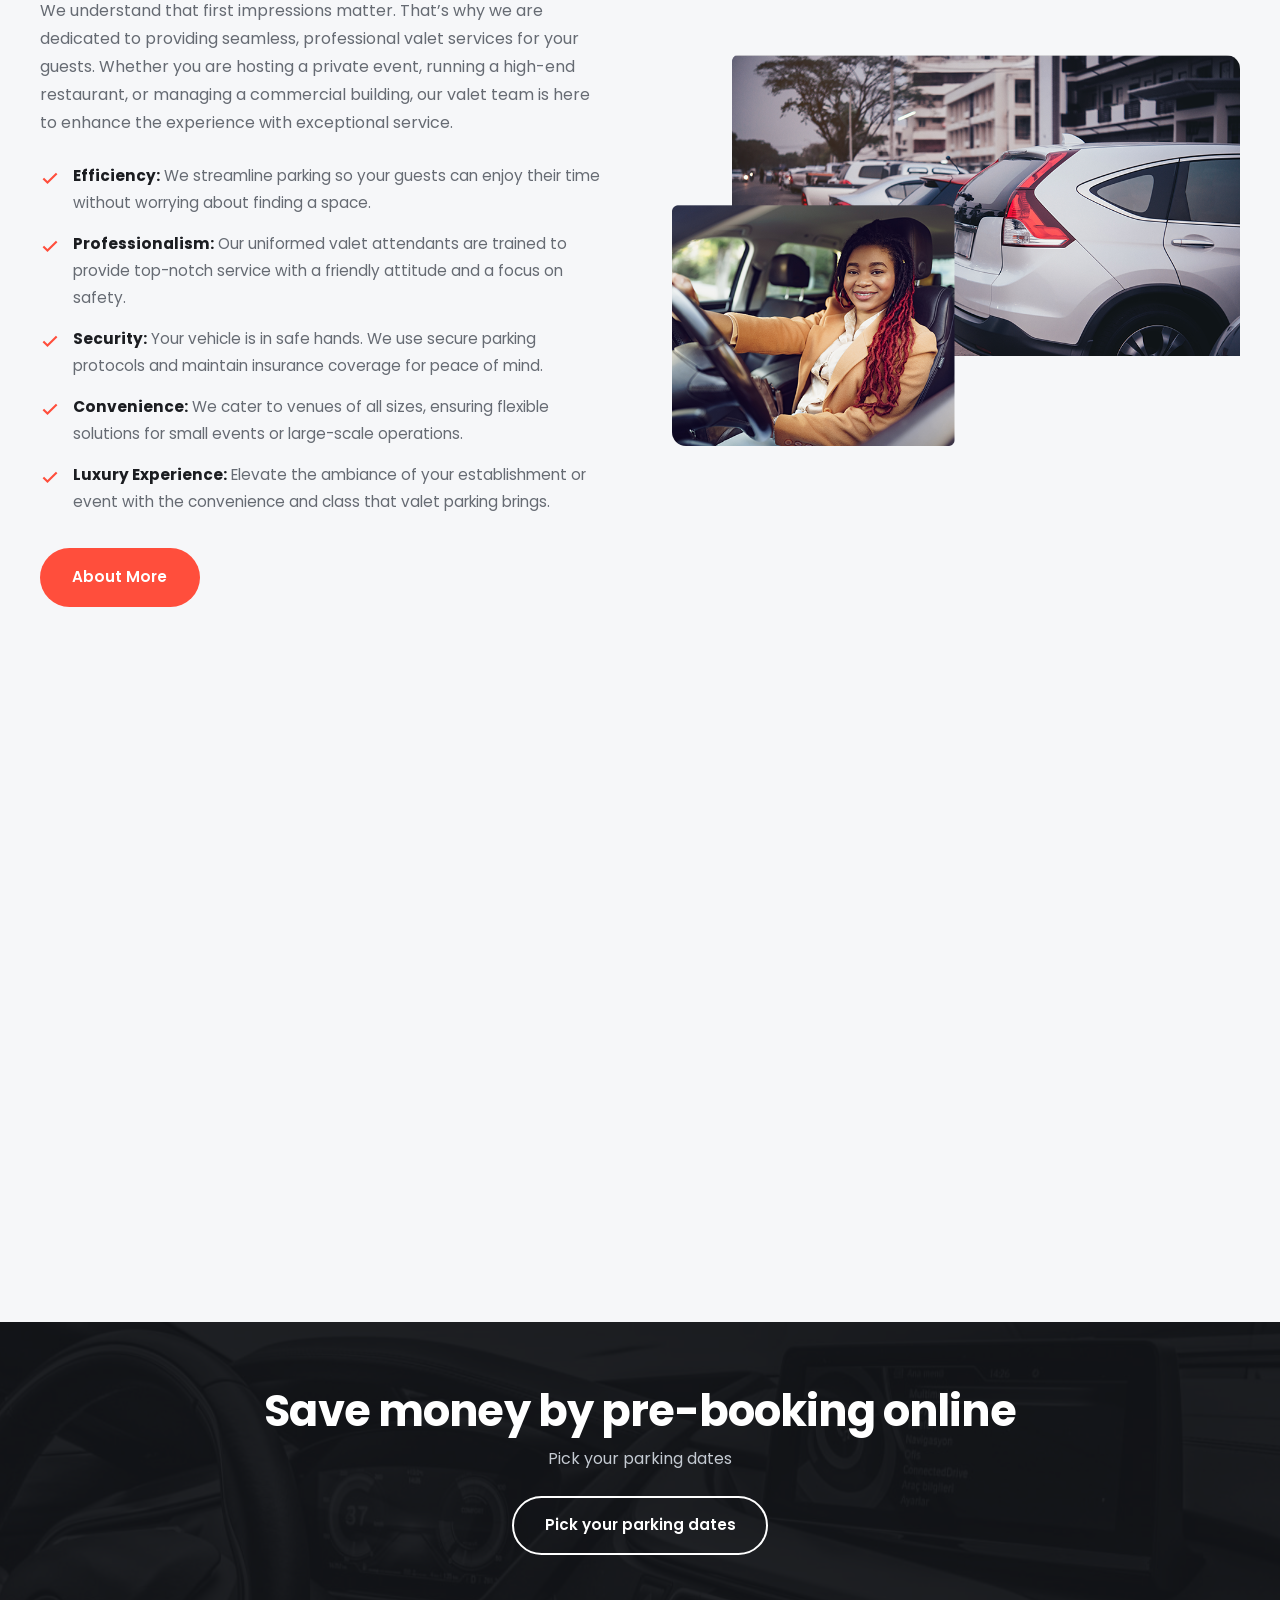
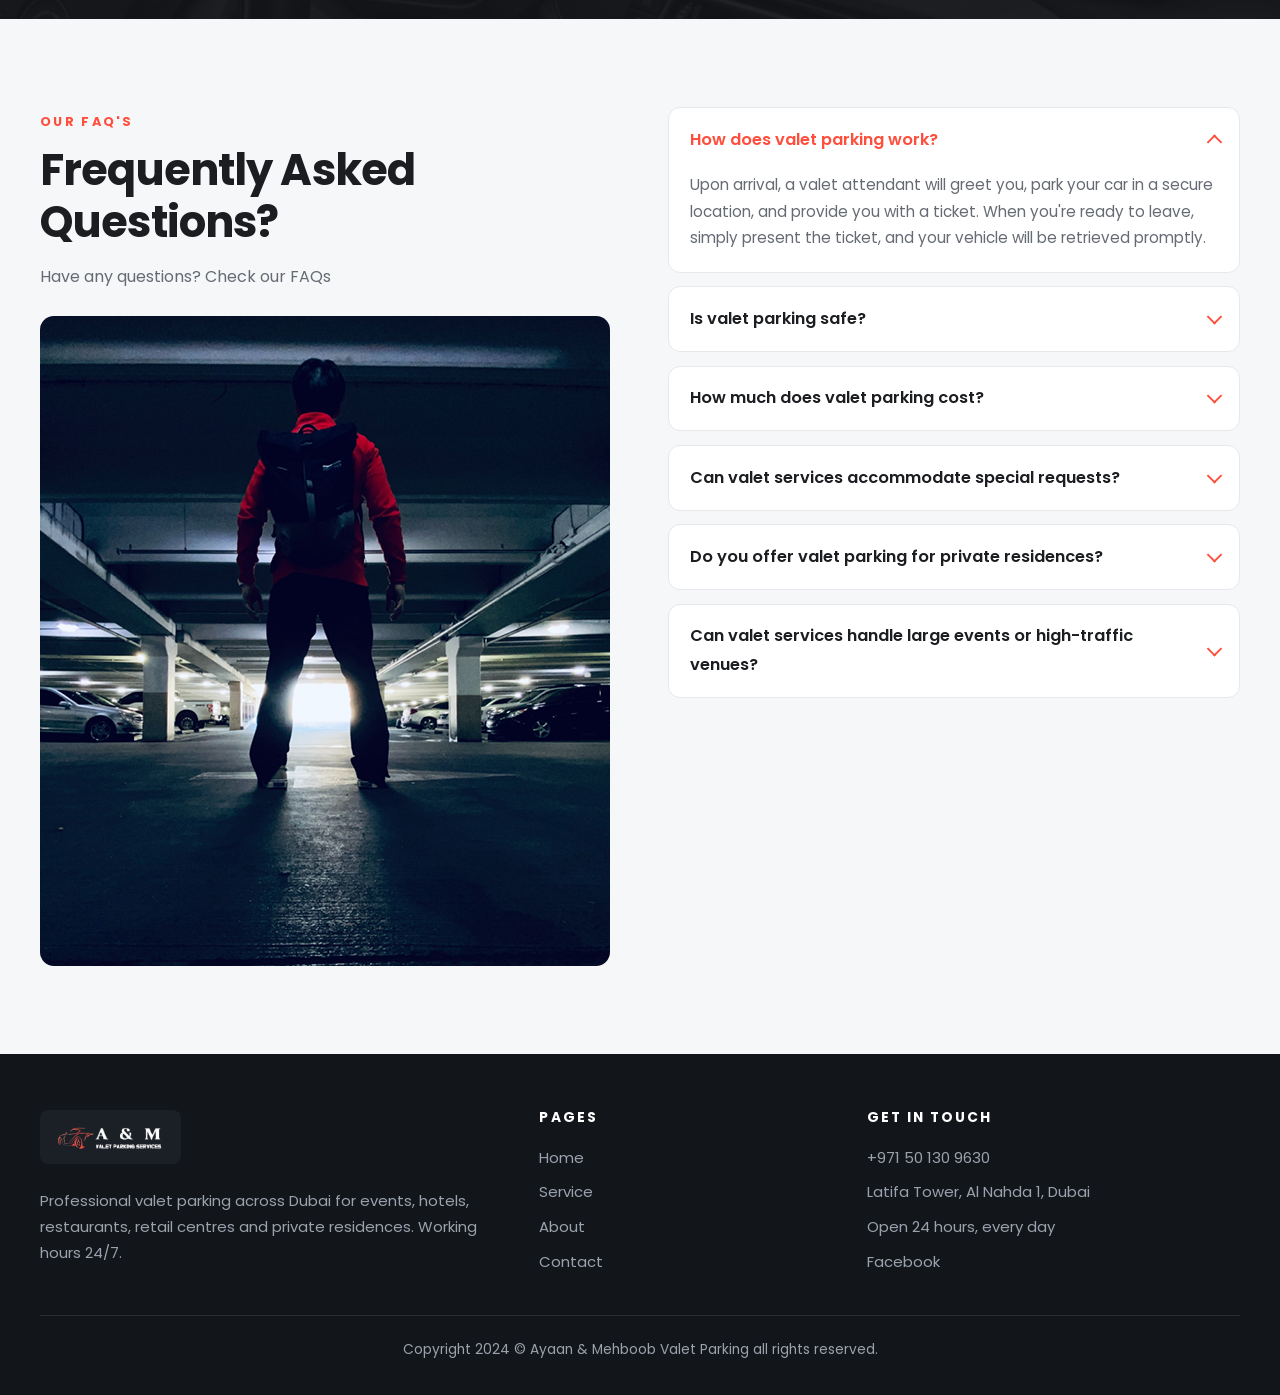
==== commit 2573ce6e: "Design pass: hero, card hovers, grid, footer, back-to-top Hero now full width at 900px with the red " ====
--- a/index.html
+++ b/index.html
@@ -3,8 +3,8 @@
 <head>
 <meta charset="utf-8">
 <meta name="robots" content="noindex, nofollow">
-<!-- Preview build. Not for public release; blocked from search engines so it
-     cannot rank against the real site at ayaanvaletparking.com. -->
+<!-- Preview build. Blocked from search engines so it cannot rank against
+     the real site at ayaanvaletparking.com. -->
 <meta name="viewport" content="width=device-width, initial-scale=1">
 <title>Ayaan &amp; Mehboob Valet Parking — Best Valet Car Parking In Dubai</title>
 <meta name="description" content="Professional valet parking in Dubai for events, hotels, restaurants, retail and residential buildings. Working hours 24/7. Call +971 50 130 9630.">
@@ -56,6 +56,7 @@
 
   <section class="hero">
     <div class="hero__bg" role="presentation"></div>
+    <div class="hero__dots" role="presentation"></div>
     <div class="wrap hero__in">
       <h1>Best Valet Car Parking In Dubai</h1>
       <p>Valet parking isn’t just about convenience; it’s about creating an elevated experience.</p>
@@ -63,7 +64,7 @@
     </div>
   </section>
 
-  <section class="sec">
+  <section class="sec" style="padding-top:0">
     <div class="wrap">
       <div class="trio">
         <article class="feat" data-reveal>
@@ -256,39 +257,36 @@
     <div class="ftr__cols">
       <div>
         <span class="ftr__logo"><img src="assets/img/logo.png" alt="Ayaan &amp; Mehboob Valet Parking"></span>
-        <!-- Reproduced verbatim from the live site. The company name in this line is
-             wrong (it says Premier, not Ayaan & Mehboob) and is flagged in README.md. -->
-        <p>At Premier Valet Parking Services, we understand that first impressions matter.</p>
-        <ul style="margin-top:1.1rem">
-          <li><a href="tel:+971501309630">+971 50 130 9630</a></li>
-          <li>Latifa Tower, Al Nahda 1, Dubai</li>
-          <li>Working Hours: 24/7</li>
-        </ul>
-      </div>
-      <div>
-        <h4>Our Service</h4>
+        <p>Professional valet parking across Dubai for events, hotels, restaurants,
+           retail centres and private residences. Working hours 24/7.</p>
+      </div>
+      <div>
+        <h4>Pages</h4>
         <ul>
+          <li><a href="index.html">Home</a></li>
           <li><a href="service.html">Service</a></li>
           <li><a href="about.html">About</a></li>
           <li><a href="contact.html">Contact</a></li>
         </ul>
       </div>
       <div>
-        <h4>Our Gallery</h4>
-        <div class="gallery">
-          <img src="assets/img/blog2-150x150.jpg" alt="" width="150" height="150" loading="lazy">
-          <img src="assets/img/blog3-150x150.jpg" alt="" width="150" height="150" loading="lazy">
-          <img src="assets/img/blog4-150x150.jpg" alt="" width="150" height="150" loading="lazy">
-          <img src="assets/img/blog5-150x150.jpg" alt="" width="150" height="150" loading="lazy">
-          <img src="assets/img/blog6-150x150.jpg" alt="" width="150" height="150" loading="lazy">
-          <img src="assets/img/blog7-150x150.jpg" alt="" width="150" height="150" loading="lazy">
-        </div>
+        <h4>Get in touch</h4>
+        <ul>
+          <li><a href="tel:+971501309630">+971 50 130 9630</a></li>
+          <li>Latifa Tower, Al Nahda 1, Dubai</li>
+          <li>Open 24 hours, every day</li>
+          <li><a href="https://www.facebook.com/profile.php?id=61565408574726" rel="noopener">Facebook</a></li>
+        </ul>
       </div>
     </div>
     <p class="ftr__btm">Copyright 2024 © Ayaan &amp; Mehboob Valet Parking all rights reserved.</p>
   </div>
 </footer>
 
+<button class="totop" type="button" aria-label="Back to top">
+  <svg viewBox="0 0 24 24" aria-hidden="true"><path d="M12 19V5M5 12l7-7 7 7"/></svg>
+</button>
+
 <a class="wa" href="https://wa.me/971501309630" rel="noopener" aria-label="Need help? Chat with us on WhatsApp"
    title="Need help? Chat with us"><svg viewBox="0 0 24 24" aria-hidden="true"><path d="M12.04 2C6.58 2 2.13 6.45 2.13 11.91c0 1.75.46 3.45 1.32 4.95L2 22l5.25-1.38a9.9 9.9 0 004.79 1.22h.01c5.46 0 9.91-4.45 9.91-9.91C21.96 6.45 17.5 2 12.04 2zm5.8 14.1c-.24.68-1.4 1.3-1.94 1.34-.5.04-.98.22-3.3-.69-2.78-1.1-4.55-3.94-4.69-4.13-.14-.19-1.13-1.5-1.13-2.86 0-1.36.71-2.03.96-2.31.25-.28.55-.35.73-.35h.52c.17 0 .4-.06.62.48.24.57.8 1.97.87 2.11.07.14.12.31.02.5-.09.19-.14.31-.28.47l-.42.49c-.14.14-.28.29-.12.57.16.28.71 1.17 1.53 1.9 1.05.94 1.94 1.23 2.22 1.37.28.14.44.12.6-.07.17-.19.69-.8.87-1.08.19-.28.37-.23.62-.14.25.09 1.6.75 1.87.89.28.14.46.21.53.33.07.12.07.68-.17 1.35z"/></svg></a>
 
--- a/assets/css/site.css
+++ b/assets/css/site.css
@@ -96,11 +96,28 @@
 @media (prefers-reduced-motion:reduce){.btn{transition:none}}
 
 /* ---------- hero ---------- */
-.hero{position:relative;background:var(--dark);color:#fff;overflow:hidden}
-.hero__bg{position:absolute;inset:0;background:url('../img/slider.jpg') center/cover no-repeat;opacity:.4}
-.hero::after{content:'';position:absolute;inset:0;
-  background:linear-gradient(100deg,rgba(18,21,26,.93) 10%,rgba(18,21,26,.6) 55%,rgba(18,21,26,.85) 100%)}
-.hero__in{position:relative;z-index:2;padding-block:clamp(5rem,13vw,9rem);max-width:47rem}
+/* The live hero is a single full-width band 900px tall. It was a three-slide
+   carousel showing the same slide three times, so the carousel is dropped and
+   the slide kept. The red wedge and dot grid are the theme's overlay, rebuilt
+   here in CSS rather than as an image so it scales at any width. */
+.hero{position:relative;background:var(--dark);color:#fff;overflow:hidden;
+  min-height:min(900px,100svh)}
+.hero__bg{position:absolute;inset:0;background:url('../img/slider.jpg') center/cover no-repeat}
+/* the red diagonal wedge across the top-left */
+.hero::before{content:'';position:absolute;inset:0;z-index:1;
+  background:linear-gradient(118deg,rgba(255,78,60,.82) 0 46%,rgba(255,78,60,0) 46.3%)}
+/* A light darkening pass only. The live hero keeps its photograph bright, and
+   the headline sits over the red wedge, so heavy dimming is not needed. */
+.hero::after{content:'';position:absolute;inset:0;z-index:1;
+  background:linear-gradient(100deg,rgba(18,21,26,.28) 0%,rgba(18,21,26,.18) 50%,rgba(18,21,26,.34) 100%)}
+.hero__dots{position:absolute;left:6%;top:14%;width:230px;height:250px;z-index:2;opacity:.5;
+  background-image:radial-gradient(rgba(255,255,255,.85) 1.4px,transparent 1.5px);
+  background-size:19px 19px}
+.hero__in{position:relative;z-index:3;min-height:min(900px,100svh);
+  display:flex;flex-direction:column;justify-content:center;
+  align-items:flex-start;   /* without this the button stretches the full column */
+  padding-block:clamp(4rem,10vw,6rem);max-width:47rem}
+@media (max-width:700px){ .hero__dots{display:none} }
 .hero h1{color:#fff;font-size:clamp(2.4rem,6vw,4.2rem);margin-bottom:1.1rem}
 .hero p{color:#ccd2da;font-size:clamp(1rem,2vw,1.15rem);max-width:35rem;margin-bottom:2.2rem}
 
@@ -114,14 +131,29 @@
 .crumb a{color:var(--brand);text-decoration:none}
 
 /* ---------- feature trio ---------- */
-.trio{display:grid;grid-template-columns:repeat(auto-fit,minmax(270px,1fr));gap:1.5rem}
-.feat{background:#fff;border:1px solid var(--line);border-radius:12px;padding:2.2rem 1.7rem;text-align:center;
-  transition:box-shadow .2s ease,transform .2s ease}
-.feat:hover{box-shadow:0 14px 34px rgba(0,0,0,.08);transform:translateY(-4px)}
-.feat img{width:64px;height:auto;margin:0 auto 1.1rem}
-.feat h3{margin-bottom:.6rem}
-.feat p{font-size:.95rem}
-@media (prefers-reduced-motion:reduce){.feat{transition:none}.feat:hover{transform:none}}
+/* These three sit over the bottom of the hero on the live site, which is what
+   made ours look detached. The negative margin is what lifts them. */
+.trio{display:grid;grid-template-columns:repeat(3,1fr);gap:1.5rem;
+  margin-top:calc(-1 * clamp(5rem,11vw,9.5rem));position:relative;z-index:5}
+@media (max-width:900px){.trio{grid-template-columns:1fr;margin-top:-3rem}}
+.feat{position:relative;background:#fff;border-radius:12px;padding:2.4rem 1.8rem 2.6rem;
+  text-align:left;box-shadow:0 18px 40px rgba(0,0,0,.10);isolation:isolate;
+  transition:color .5s ease}
+/* The hover state is a layer behind the content, exactly how the theme does it:
+   a photo with the brand's red wedge, revealed by fading this pseudo-element. */
+.feat::before{content:'';position:absolute;inset:0;z-index:-1;border-radius:12px;
+  background:url('../img/fe-bg.png') center/cover no-repeat;
+  opacity:0;transition:opacity .5s ease}
+.feat:hover::before{opacity:1}
+.feat:hover, .feat:hover h3, .feat:hover p{color:#fff}
+/* the theme whitens the icon with a filter rather than swapping the file */
+.feat img{width:64px;height:auto;margin:0 0 1.2rem;transition:filter .5s ease}
+.feat:hover img{filter:brightness(0) invert(1)}
+.feat h3{margin-bottom:.6rem;transition:color .5s ease}
+.feat p{font-size:.95rem;transition:color .5s ease}
+@media (prefers-reduced-motion:reduce){
+  .feat,.feat img,.feat h3,.feat p,.feat::before{transition:none}
+}
 
 /* ---------- booking / contact form block ---------- */
 .book{display:grid;grid-template-columns:1fr 1.05fr;gap:clamp(2rem,5vw,3.75rem);align-items:center}
@@ -140,11 +172,26 @@
 .msg--bad{background:#fdecea;color:#a32217}
 
 /* ---------- why-choose cards ---------- */
-.cards{display:grid;grid-template-columns:repeat(auto-fit,minmax(280px,1fr));gap:1.5rem}
-.wcard{background:#fff;border-radius:12px;padding:2rem 1.7rem;border:1px solid var(--line)}
-.wcard img{width:52px;margin-bottom:1.1rem}
-.wcard h3{margin-bottom:.55rem}
-.wcard p{font-size:.95rem;margin-bottom:.9rem}
+/* Fixed at three across so six cards read as two even rows, the way the live
+   site lays them out. auto-fit gave four then two, which looked lopsided. */
+.cards{display:grid;grid-template-columns:repeat(3,1fr);gap:1.5rem}
+@media (max-width:980px){.cards{grid-template-columns:repeat(2,1fr)}}
+@media (max-width:620px){.cards{grid-template-columns:1fr}}
+/* Same mechanism as the trio, but the hover layer is solid brand red rather
+   than a photo, which is what the live site specifies for this block. */
+.wcard{position:relative;background:#fff;border-radius:12px;padding:2.4rem 1.8rem;
+  border:1px dashed var(--line);text-align:center;isolation:isolate;transition:color .5s ease}
+.wcard::before{content:'';position:absolute;inset:0;z-index:-1;border-radius:12px;
+  background:var(--brand);opacity:0;transition:opacity .5s ease}
+.wcard:hover::before{opacity:1}
+.wcard:hover, .wcard:hover h3, .wcard:hover p, .wcard:hover .more{color:#fff}
+.wcard img{width:56px;margin:0 auto 1.2rem;transition:filter .5s ease}
+.wcard:hover img{filter:brightness(0) invert(1)}
+.wcard h3{margin-bottom:.55rem;transition:color .5s ease}
+.wcard p{font-size:.95rem;margin-bottom:.9rem;transition:color .5s ease}
+@media (prefers-reduced-motion:reduce){
+  .wcard,.wcard img,.wcard h3,.wcard p,.wcard::before{transition:none}
+}
 .more{color:var(--brand);font-weight:600;font-size:.88rem;text-decoration:none;letter-spacing:.04em}
 .more:hover{text-decoration:underline}
 
@@ -195,7 +242,7 @@
 /* ---------- footer ---------- */
 .ftr{background:var(--dark);color:#9aa2ad;font-size:.93rem}
 .ftr__in{padding-block:3.5rem 2rem}
-.ftr__cols{display:grid;grid-template-columns:1.5fr 1fr 1.2fr;gap:2.5rem}
+.ftr__cols{display:grid;grid-template-columns:1.6fr 1fr 1.3fr;gap:2.5rem}
 @media (max-width:820px){.ftr__cols{grid-template-columns:1fr}}
 .ftr h4{color:#fff;font-size:.86rem;letter-spacing:.15em;text-transform:uppercase;margin-bottom:1.1rem}
 .ftr ul{list-style:none;padding:0;display:grid;gap:.55rem}
@@ -203,8 +250,6 @@
 .ftr a:hover{color:var(--brand)}
 .ftr__logo{background:var(--dark-2);padding:.6rem .9rem;border-radius:8px;display:inline-block;margin-bottom:1rem}
 .ftr__logo img{height:34px}
-.gallery{display:grid;grid-template-columns:repeat(3,1fr);gap:.6rem;max-width:250px}
-.gallery img{border-radius:7px;aspect-ratio:1;object-fit:cover}
 .ftr__btm{margin-top:2.5rem;padding-top:1.4rem;border-top:1px solid rgba(255,255,255,.1);
   text-align:center;font-size:.86rem}
 
@@ -214,4 +259,15 @@
 
 .wa{position:fixed;right:18px;bottom:18px;z-index:40;width:54px;height:54px;border-radius:50%;
   background:#25d366;display:grid;place-items:center;box-shadow:0 8px 22px rgba(0,0,0,.22)}
+
+/* Back to top, bottom LEFT: the right corner already belongs to WhatsApp.
+   Hidden until the reader is far enough down for it to be worth offering. */
+.totop{position:fixed;left:18px;bottom:18px;z-index:40;width:48px;height:48px;border:0;
+  border-radius:50%;background:var(--brand);color:#fff;cursor:pointer;display:grid;place-items:center;
+  box-shadow:0 8px 22px rgba(0,0,0,.22);opacity:0;visibility:hidden;transform:translateY(10px);
+  transition:opacity .25s ease,transform .25s ease,visibility .25s}
+.totop[data-show='true']{opacity:1;visibility:visible;transform:none}
+.totop:hover{background:var(--brand-dark)}
+.totop svg{width:20px;height:20px;fill:none;stroke:currentColor;stroke-width:2.5}
+@media (prefers-reduced-motion:reduce){.totop{transition:none}}
 .wa svg{width:28px;height:28px;fill:#fff}
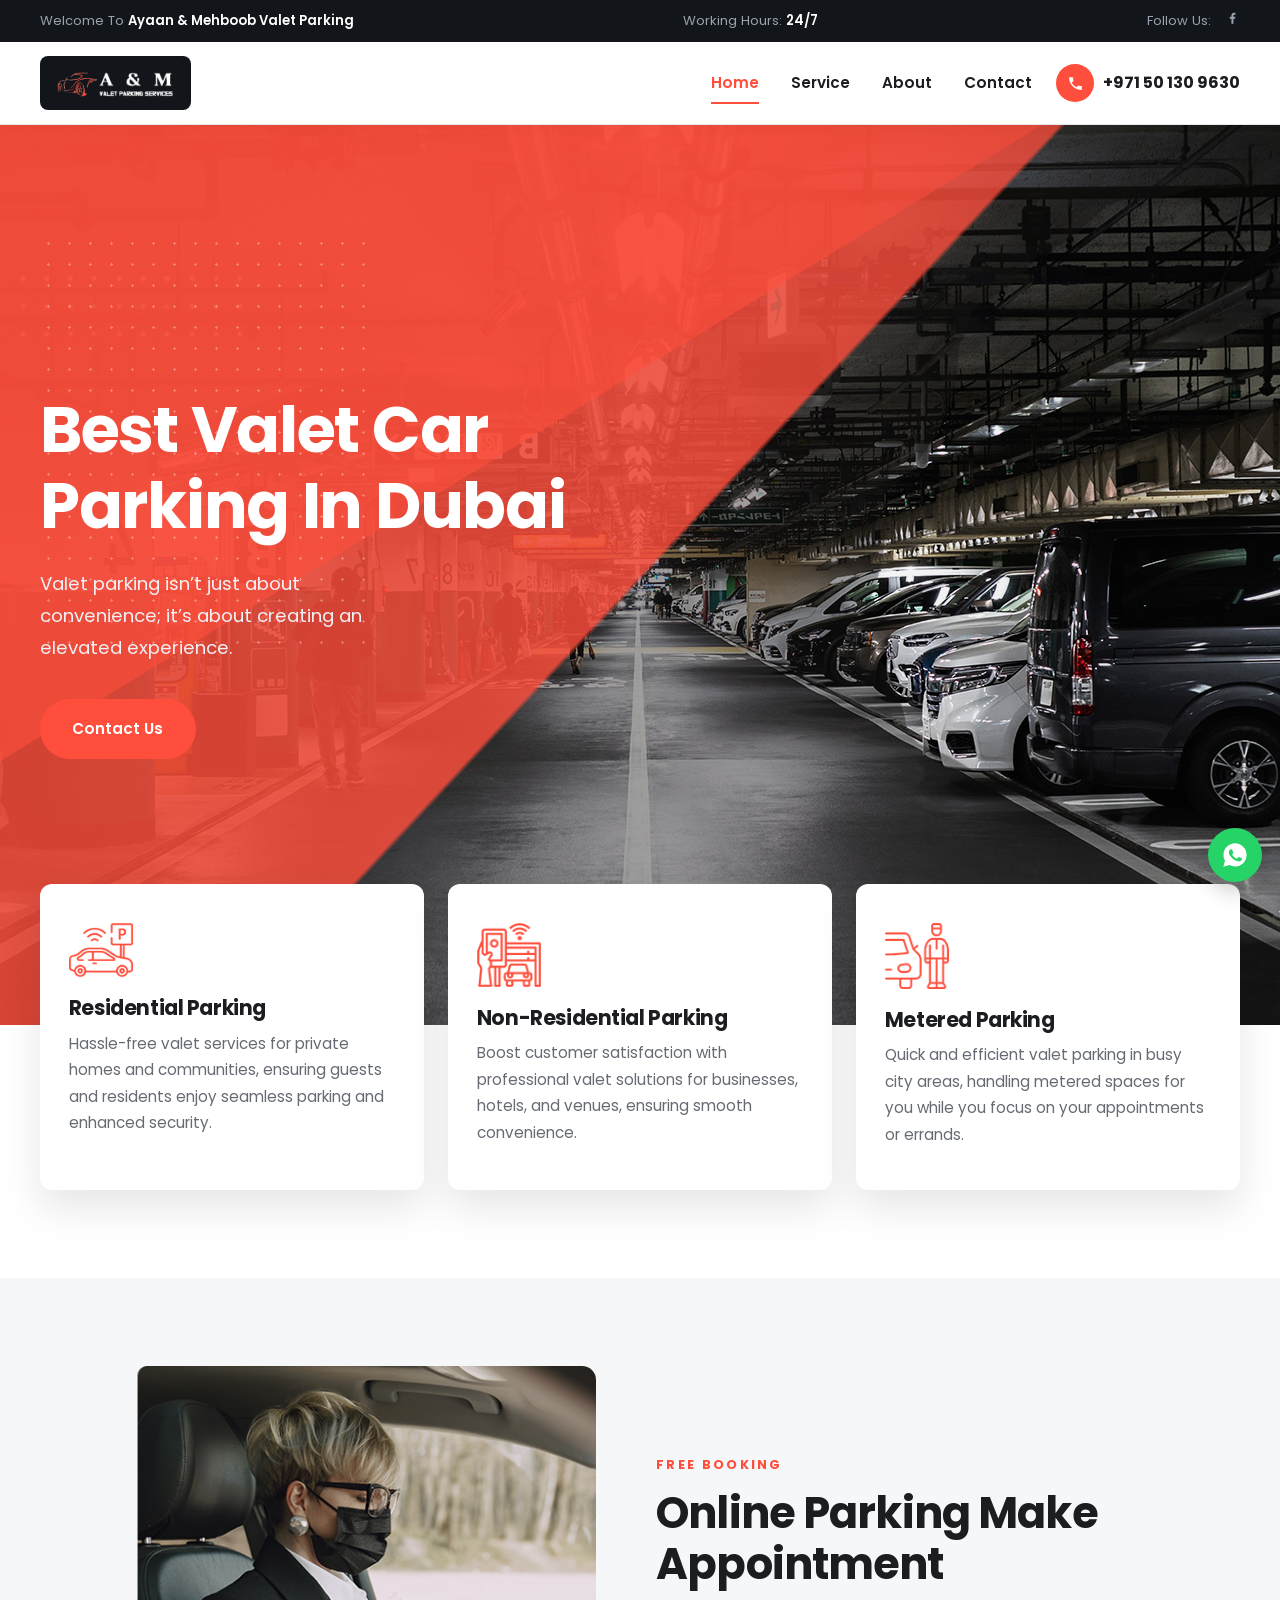
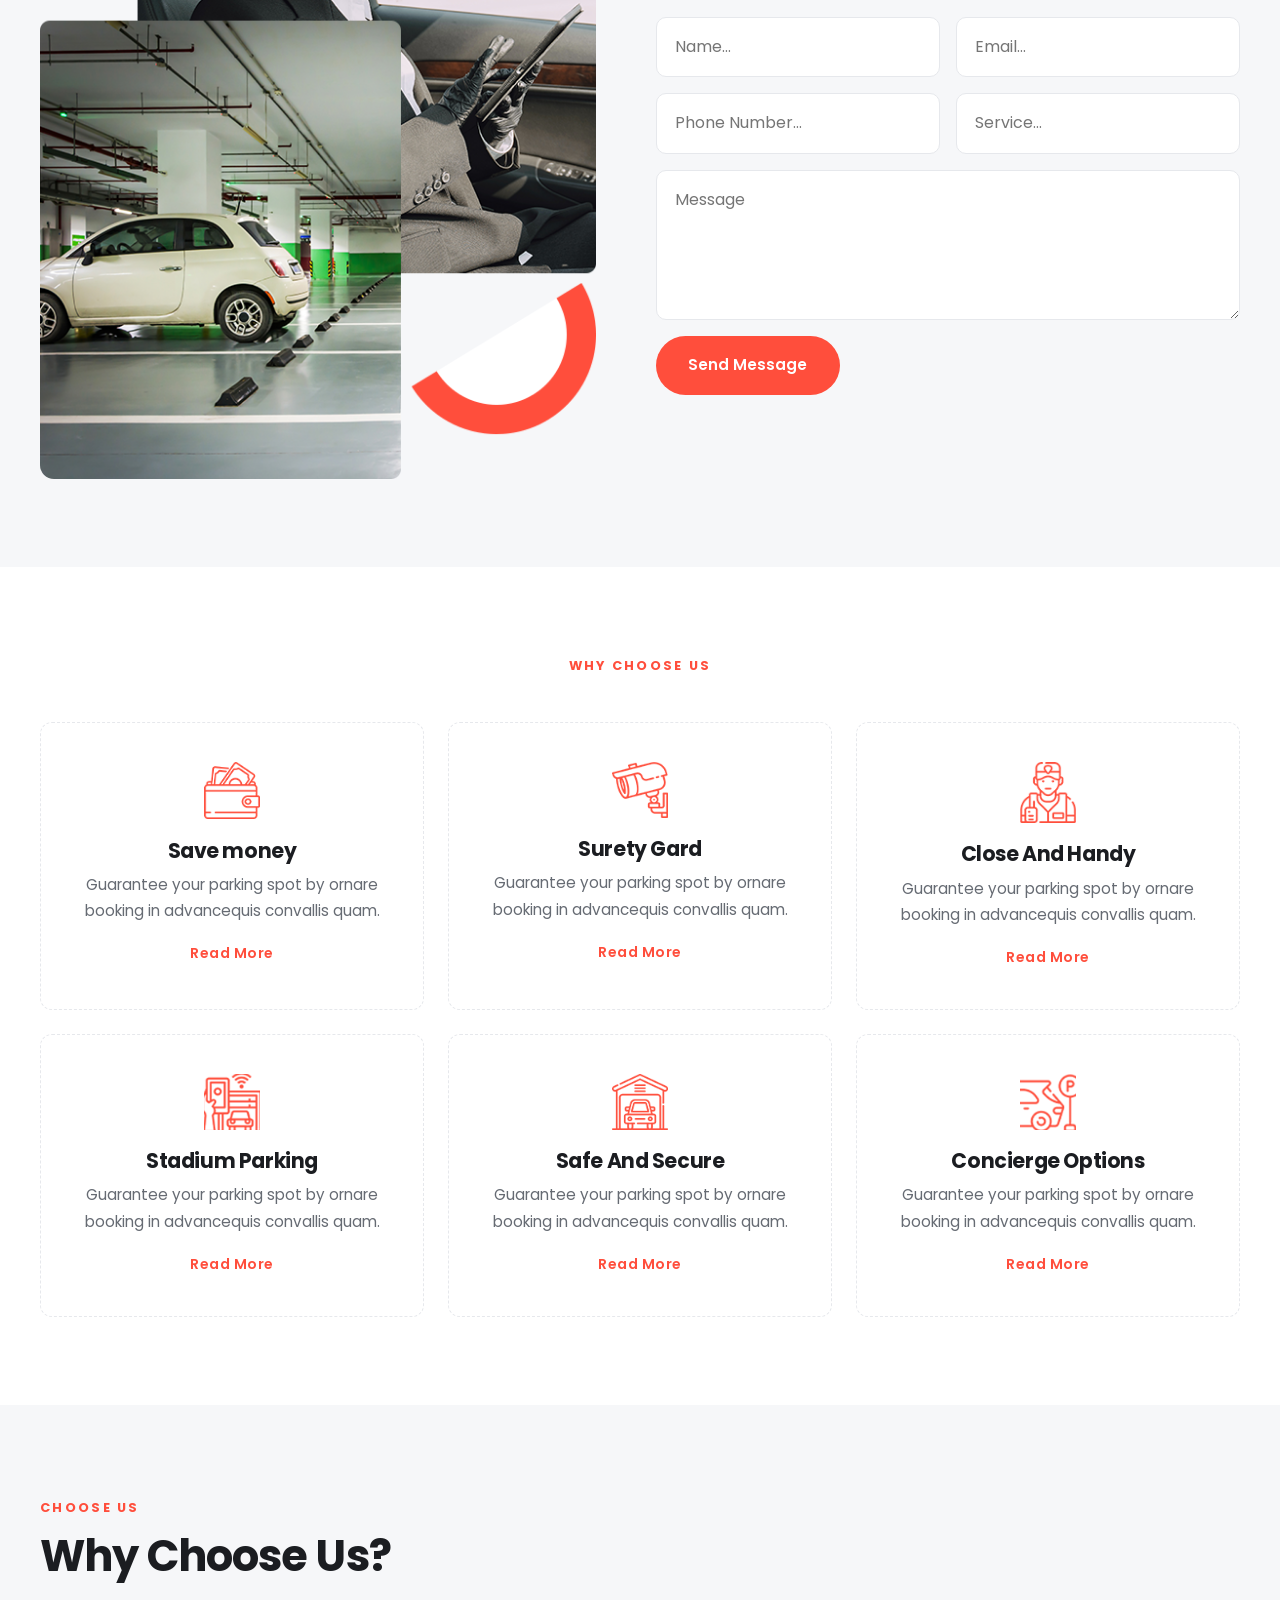
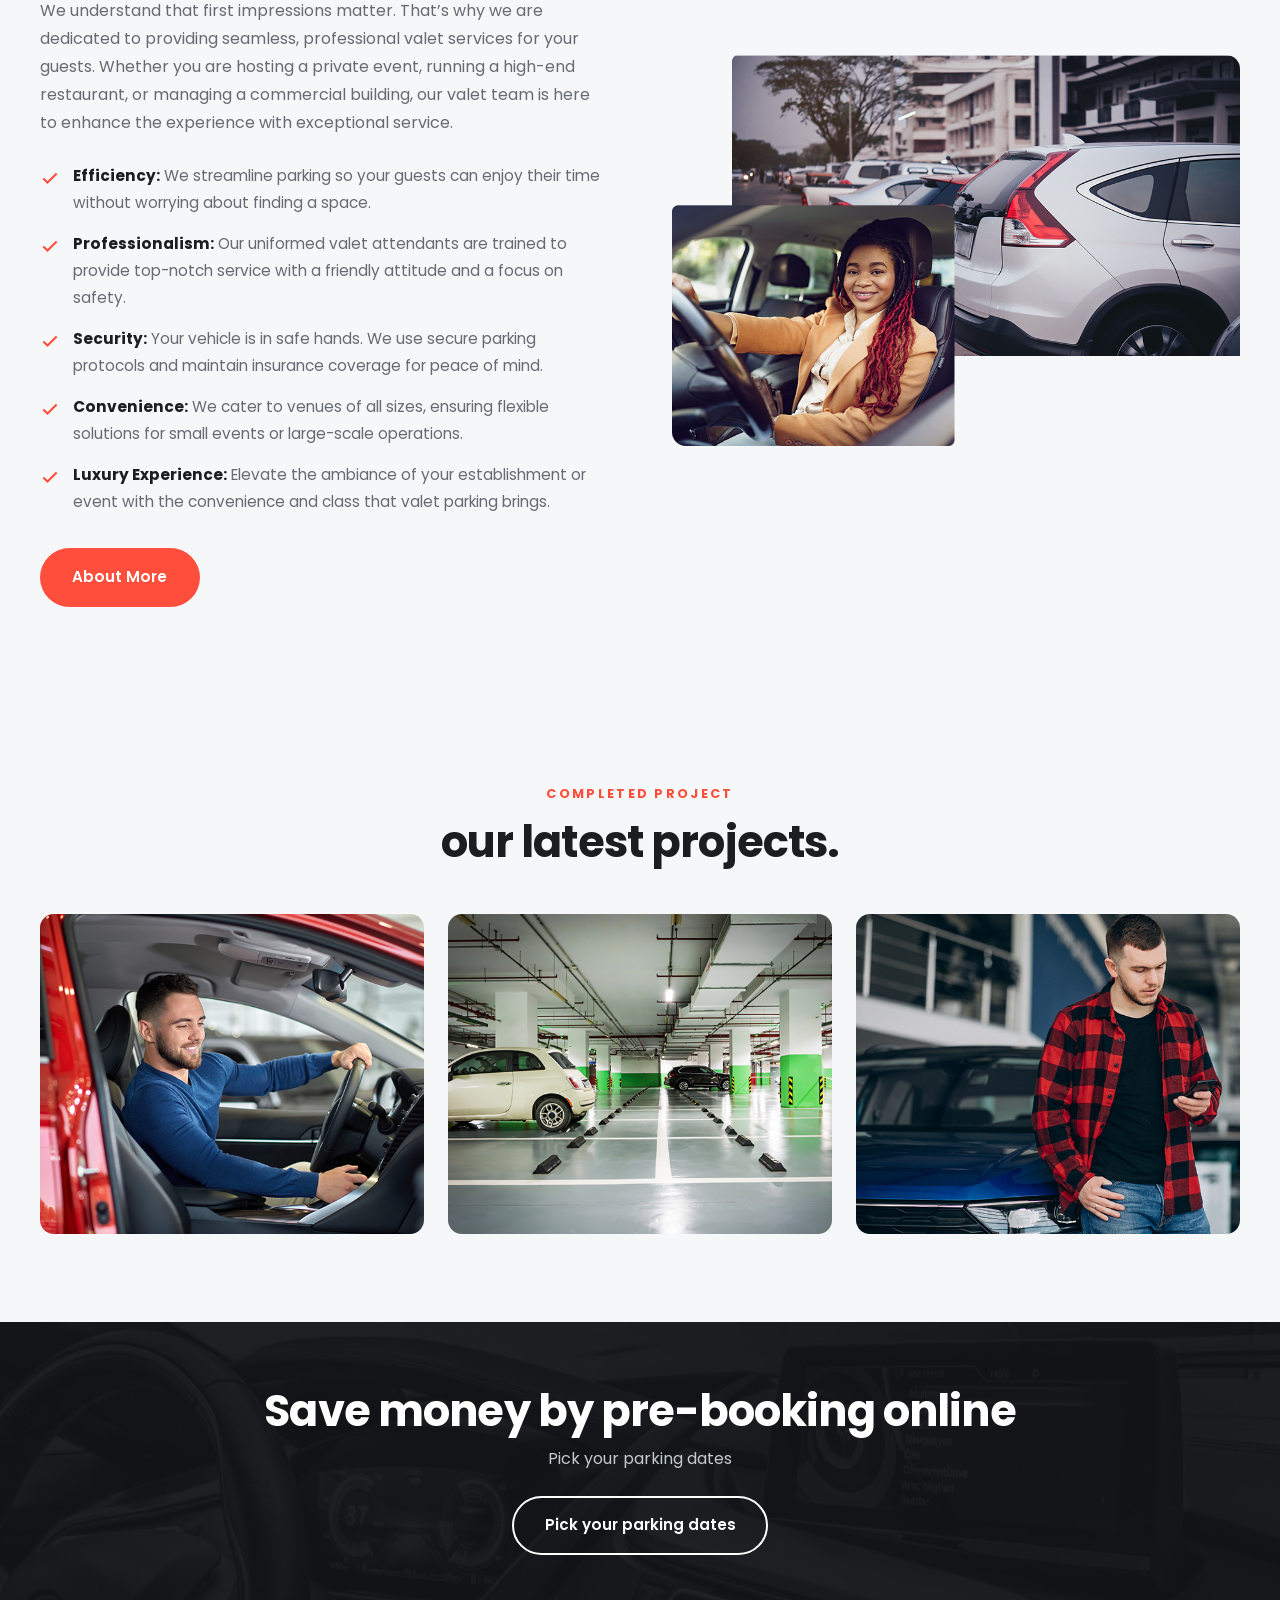
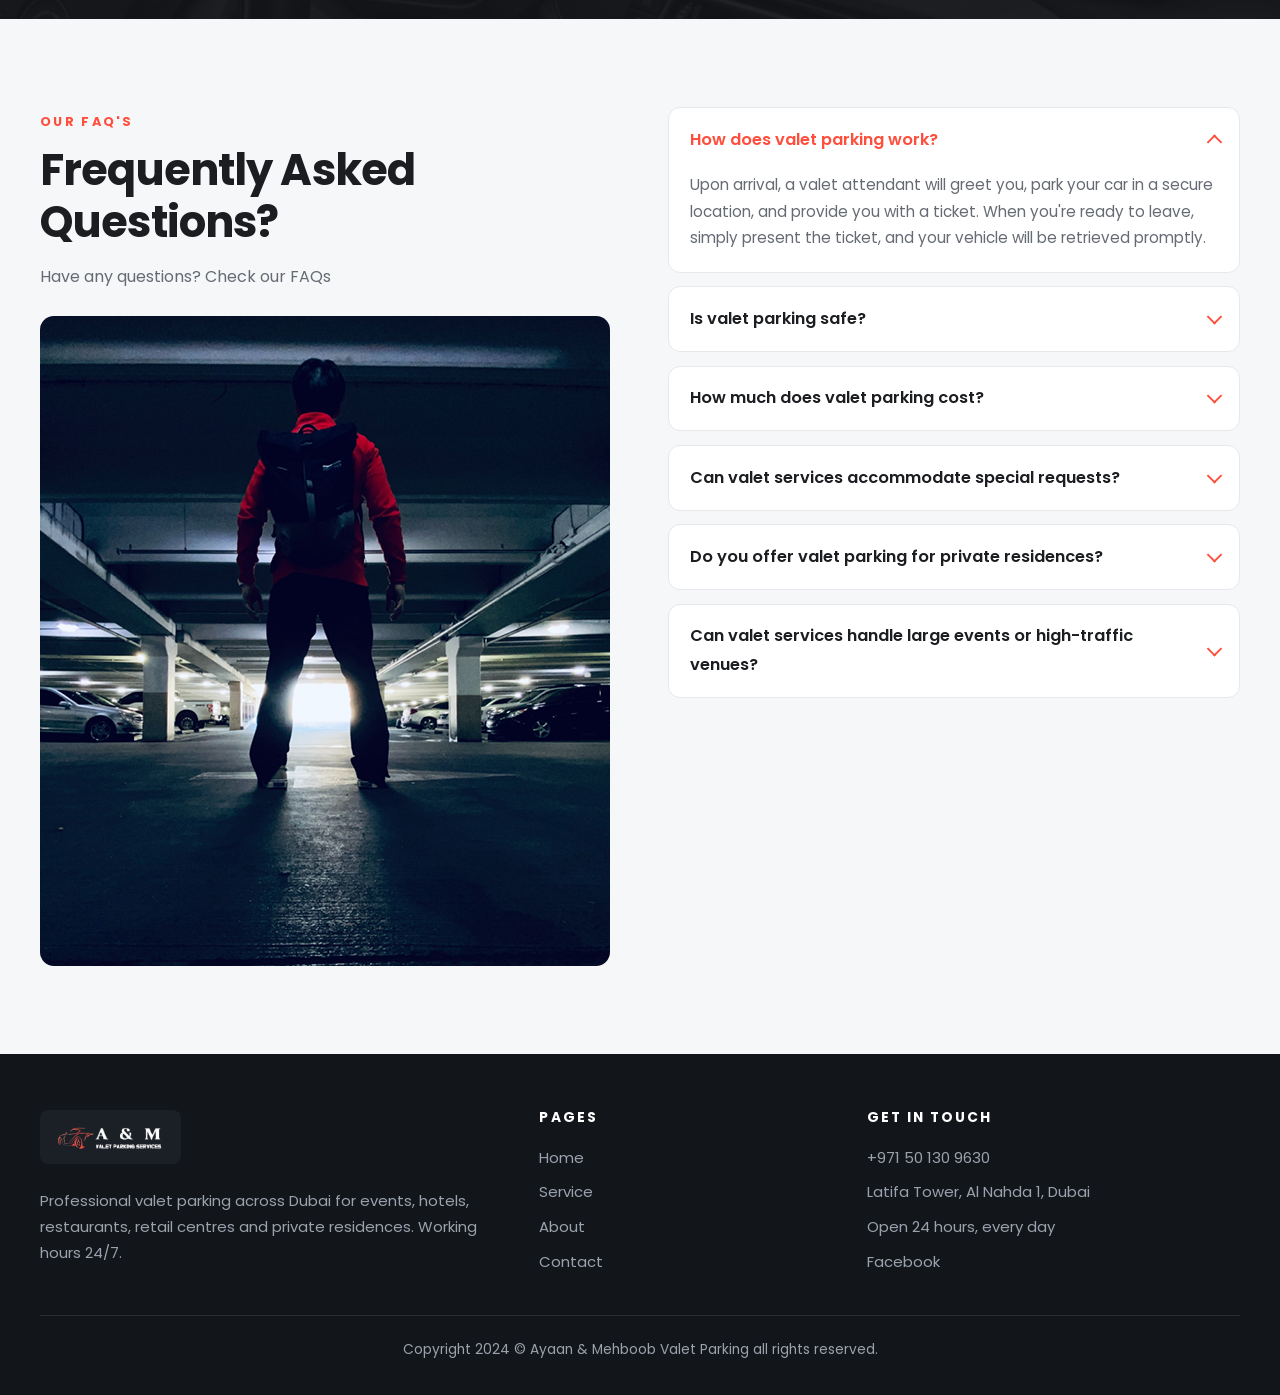
==== commit 32b65b41: "Hero: match the live wedge, brightness and text position Three differences against the original, fou" ====
--- a/index.html
+++ b/index.html
@@ -3,8 +3,6 @@
 <head>
 <meta charset="utf-8">
 <meta name="robots" content="noindex, nofollow">
-<!-- Preview build. Blocked from search engines so it cannot rank against
-     the real site at ayaanvaletparking.com. -->
 <meta name="viewport" content="width=device-width, initial-scale=1">
 <title>Ayaan &amp; Mehboob Valet Parking — Best Valet Car Parking In Dubai</title>
 <meta name="description" content="Professional valet parking in Dubai for events, hotels, restaurants, retail and residential buildings. Working hours 24/7. Call +971 50 130 9630.">
@@ -67,17 +65,17 @@
   <section class="sec" style="padding-top:0">
     <div class="wrap">
       <div class="trio">
-        <article class="feat" data-reveal>
+        <article class="feat">
           <img src="assets/img/feicon1.png" alt="" width="64" height="64">
           <h3>Residential Parking</h3>
           <p>Hassle-free valet services for private homes and communities, ensuring guests and residents enjoy seamless parking and enhanced security.</p>
         </article>
-        <article class="feat" data-reveal>
+        <article class="feat">
           <img src="assets/img/feicon2.png" alt="" width="64" height="64">
           <h3>Non-Residential Parking</h3>
           <p>Boost customer satisfaction with professional valet solutions for businesses, hotels, and venues, ensuring smooth convenience.</p>
         </article>
-        <article class="feat" data-reveal>
+        <article class="feat">
           <img src="assets/img/feicon3.png" alt="" width="64" height="64">
           <h3>Metered Parking</h3>
           <p>Quick and efficient valet parking in busy city areas, handling metered spaces for you while you focus on your appointments or errands.</p>
--- a/assets/css/site.css
+++ b/assets/css/site.css
@@ -104,22 +104,28 @@
   min-height:min(900px,100svh)}
 .hero__bg{position:absolute;inset:0;background:url('../img/slider.jpg') center/cover no-repeat}
 /* the red diagonal wedge across the top-left */
+/* The wedge is a shallow diagonal: on the live site the red reaches roughly
+   three quarters across at the top and a fifth at the bottom. 133deg puts the
+   boundary at about 43 degrees off vertical, which matches that slant. */
 .hero::before{content:'';position:absolute;inset:0;z-index:1;
-  background:linear-gradient(118deg,rgba(255,78,60,.82) 0 46%,rgba(255,78,60,0) 46.3%)}
-/* A light darkening pass only. The live hero keeps its photograph bright, and
-   the headline sits over the red wedge, so heavy dimming is not needed. */
+  background:linear-gradient(133deg,rgba(255,78,60,.82) 0 50%,rgba(255,78,60,0) 50.3%)}
+/* The live hero does not dim its photograph; the headline sits over the red
+   wedge and gets its contrast from there. Only a whisper of shading on the far
+   right, where white text never lands, to stop the van blowing out. */
 .hero::after{content:'';position:absolute;inset:0;z-index:1;
-  background:linear-gradient(100deg,rgba(18,21,26,.28) 0%,rgba(18,21,26,.18) 50%,rgba(18,21,26,.34) 100%)}
-.hero__dots{position:absolute;left:6%;top:14%;width:230px;height:250px;z-index:2;opacity:.5;
-  background-image:radial-gradient(rgba(255,255,255,.85) 1.4px,transparent 1.5px);
-  background-size:19px 19px}
+  background:linear-gradient(100deg,rgba(18,21,26,0) 55%,rgba(18,21,26,.14) 100%)}
+.hero__dots{position:absolute;left:3%;top:12%;width:330px;height:420px;z-index:2;opacity:.34;
+  background-image:radial-gradient(rgba(255,255,255,.9) 1.3px,transparent 1.4px);
+  background-size:21px 21px}
 .hero__in{position:relative;z-index:3;min-height:min(900px,100svh);
   display:flex;flex-direction:column;justify-content:center;
   align-items:flex-start;   /* without this the button stretches the full column */
-  padding-block:clamp(4rem,10vw,6rem);max-width:47rem}
+  padding-block:clamp(4rem,10vw,6rem)}
 @media (max-width:700px){ .hero__dots{display:none} }
-.hero h1{color:#fff;font-size:clamp(2.4rem,6vw,4.2rem);margin-bottom:1.1rem}
-.hero p{color:#ccd2da;font-size:clamp(1rem,2vw,1.15rem);max-width:35rem;margin-bottom:2.2rem}
+/* Measured in characters so the headline breaks after "Car" and "In" the way
+   the live site does, at any font size. */
+.hero h1{color:#fff;font-size:clamp(2.4rem,5.4vw,4rem);margin-bottom:1.4rem;max-width:15ch}
+.hero p{color:#eef1f5;font-size:clamp(1rem,2vw,1.15rem);max-width:34ch;margin-bottom:2.2rem}
 
 /* inner page banner */
 .banner{position:relative;background:var(--dark);color:#fff;text-align:center}
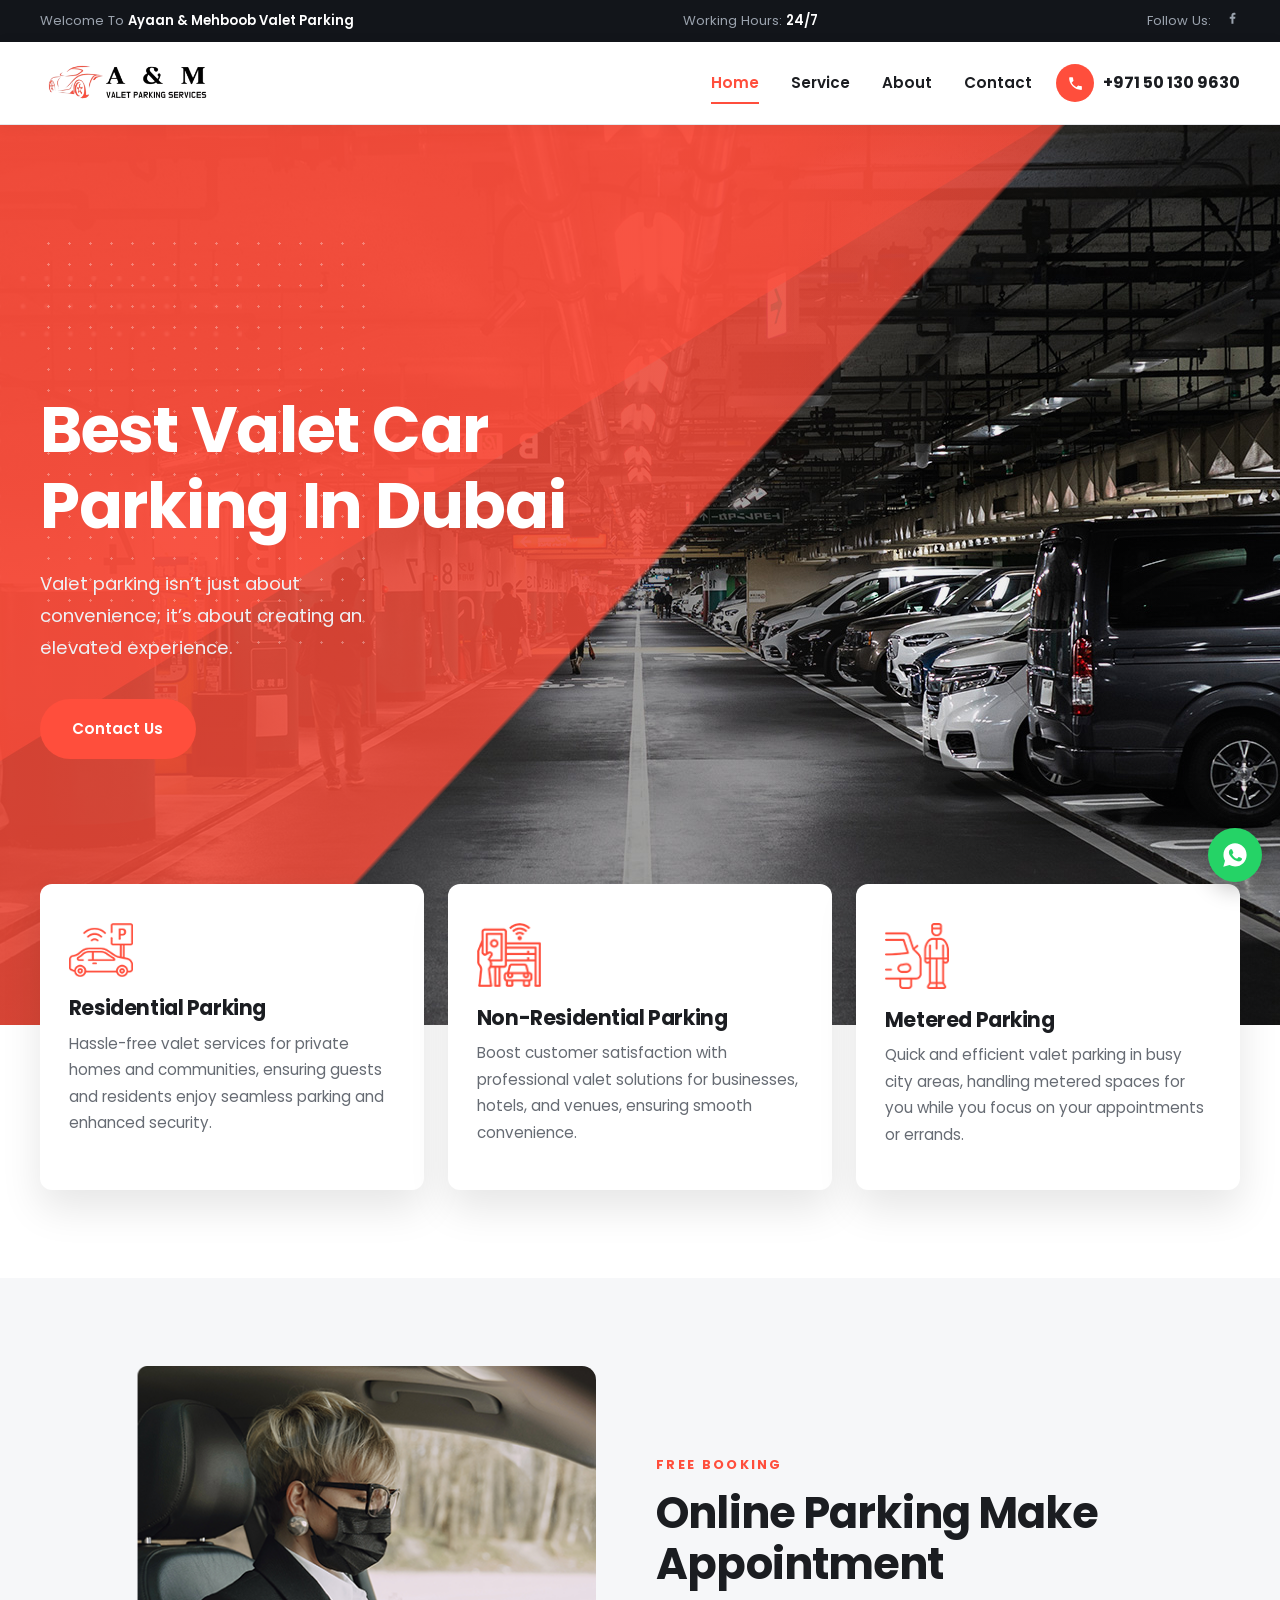
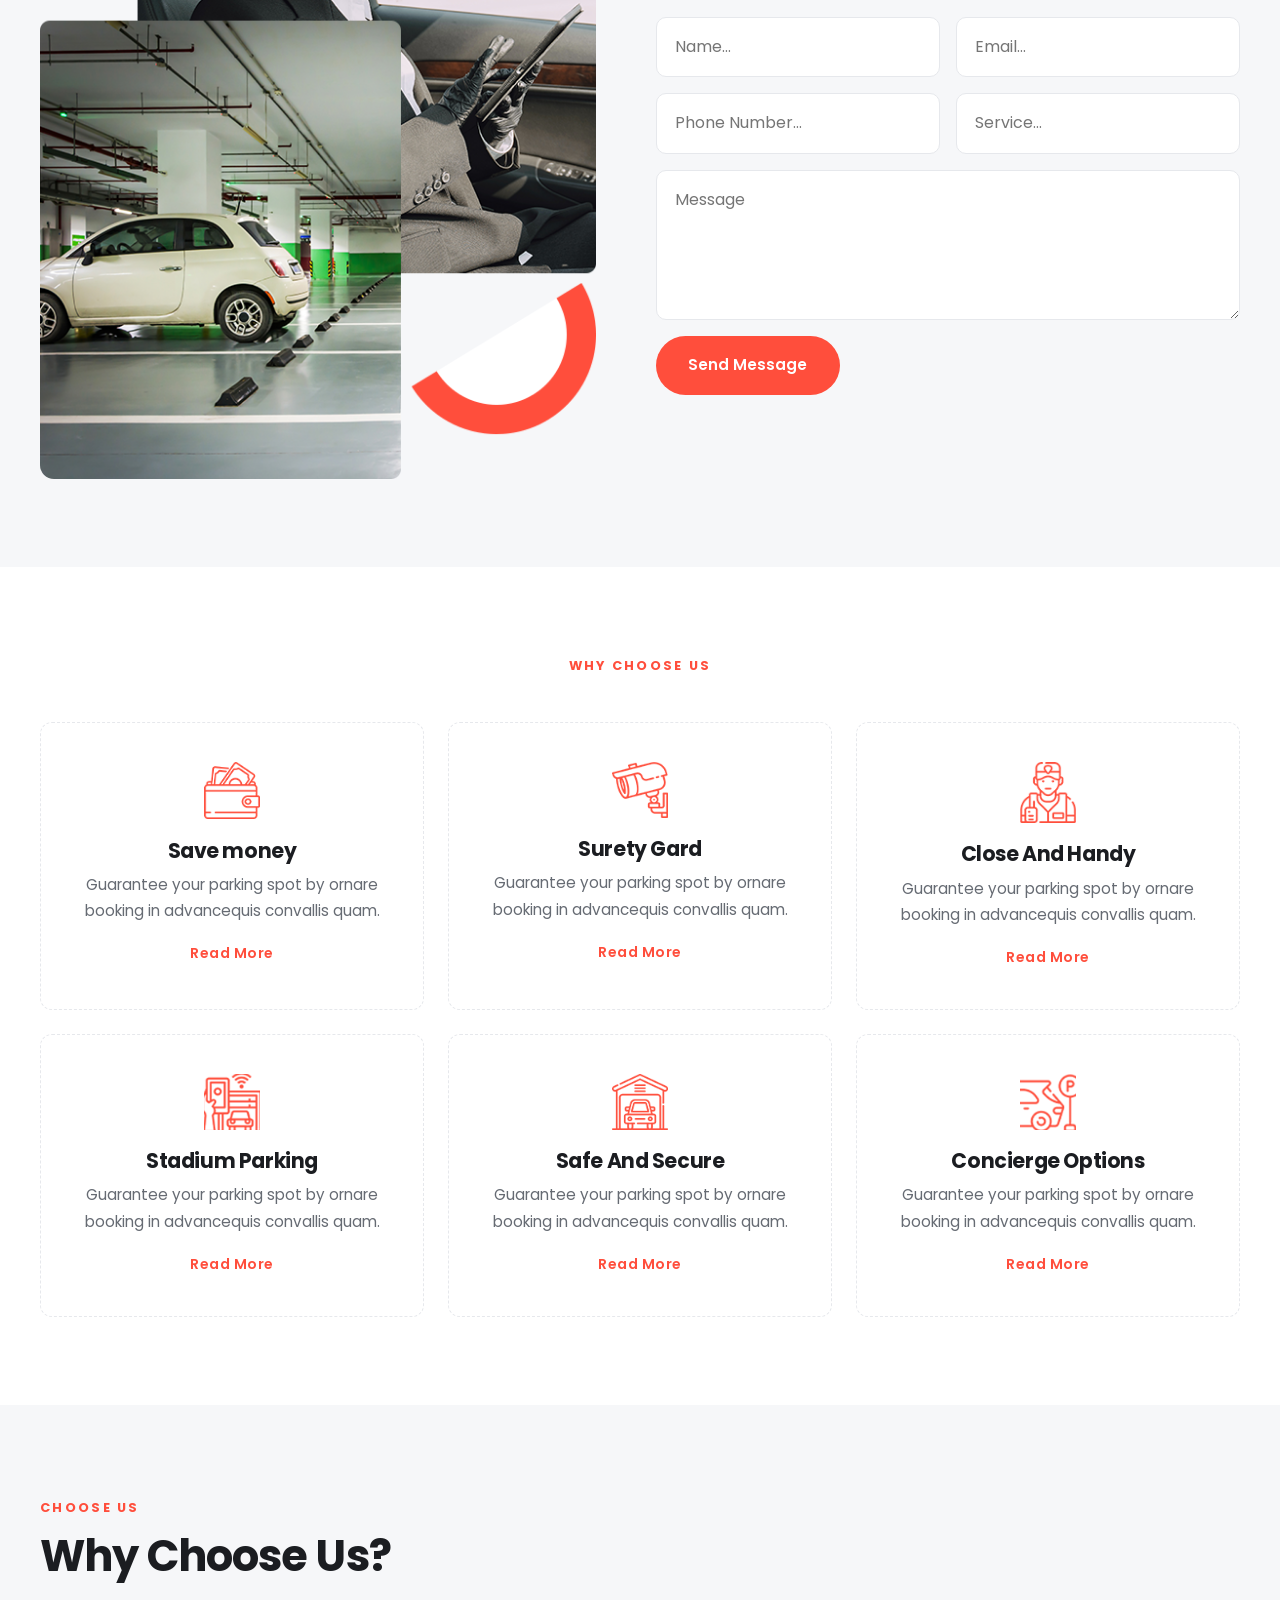
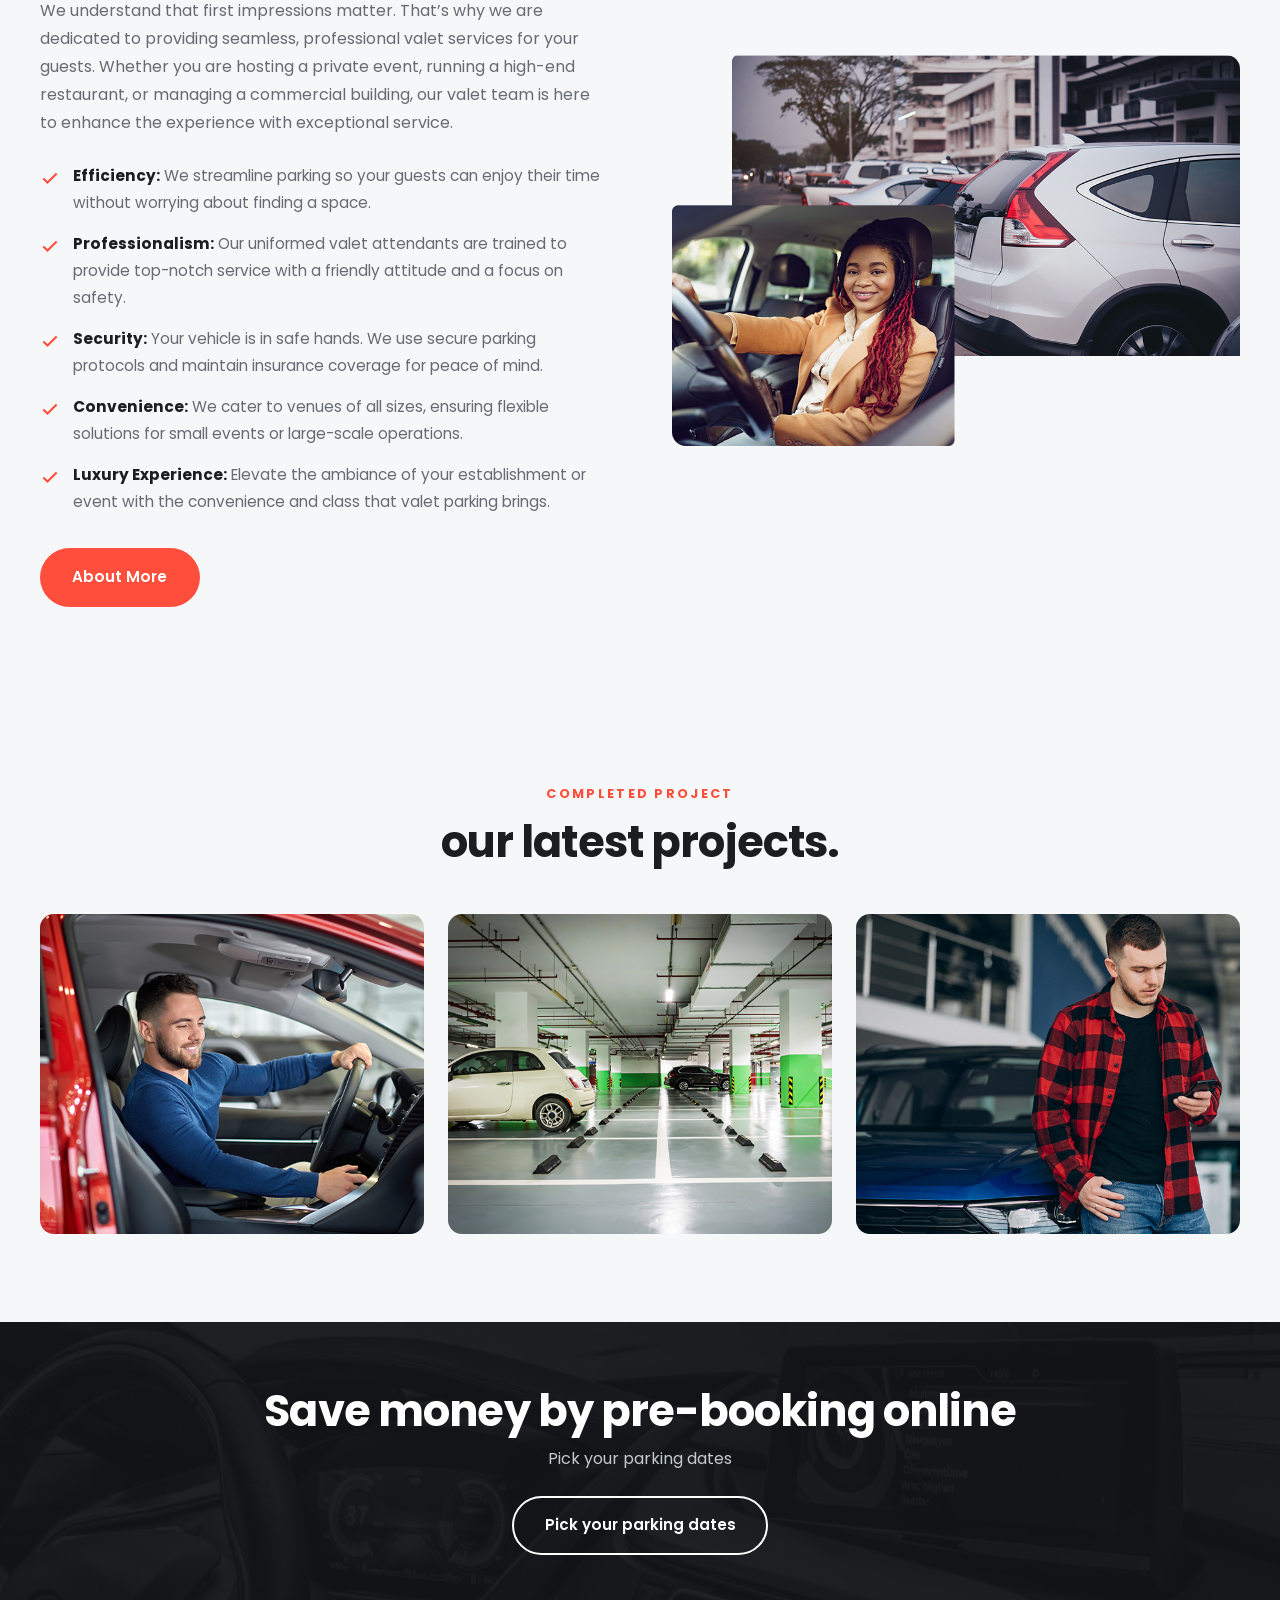
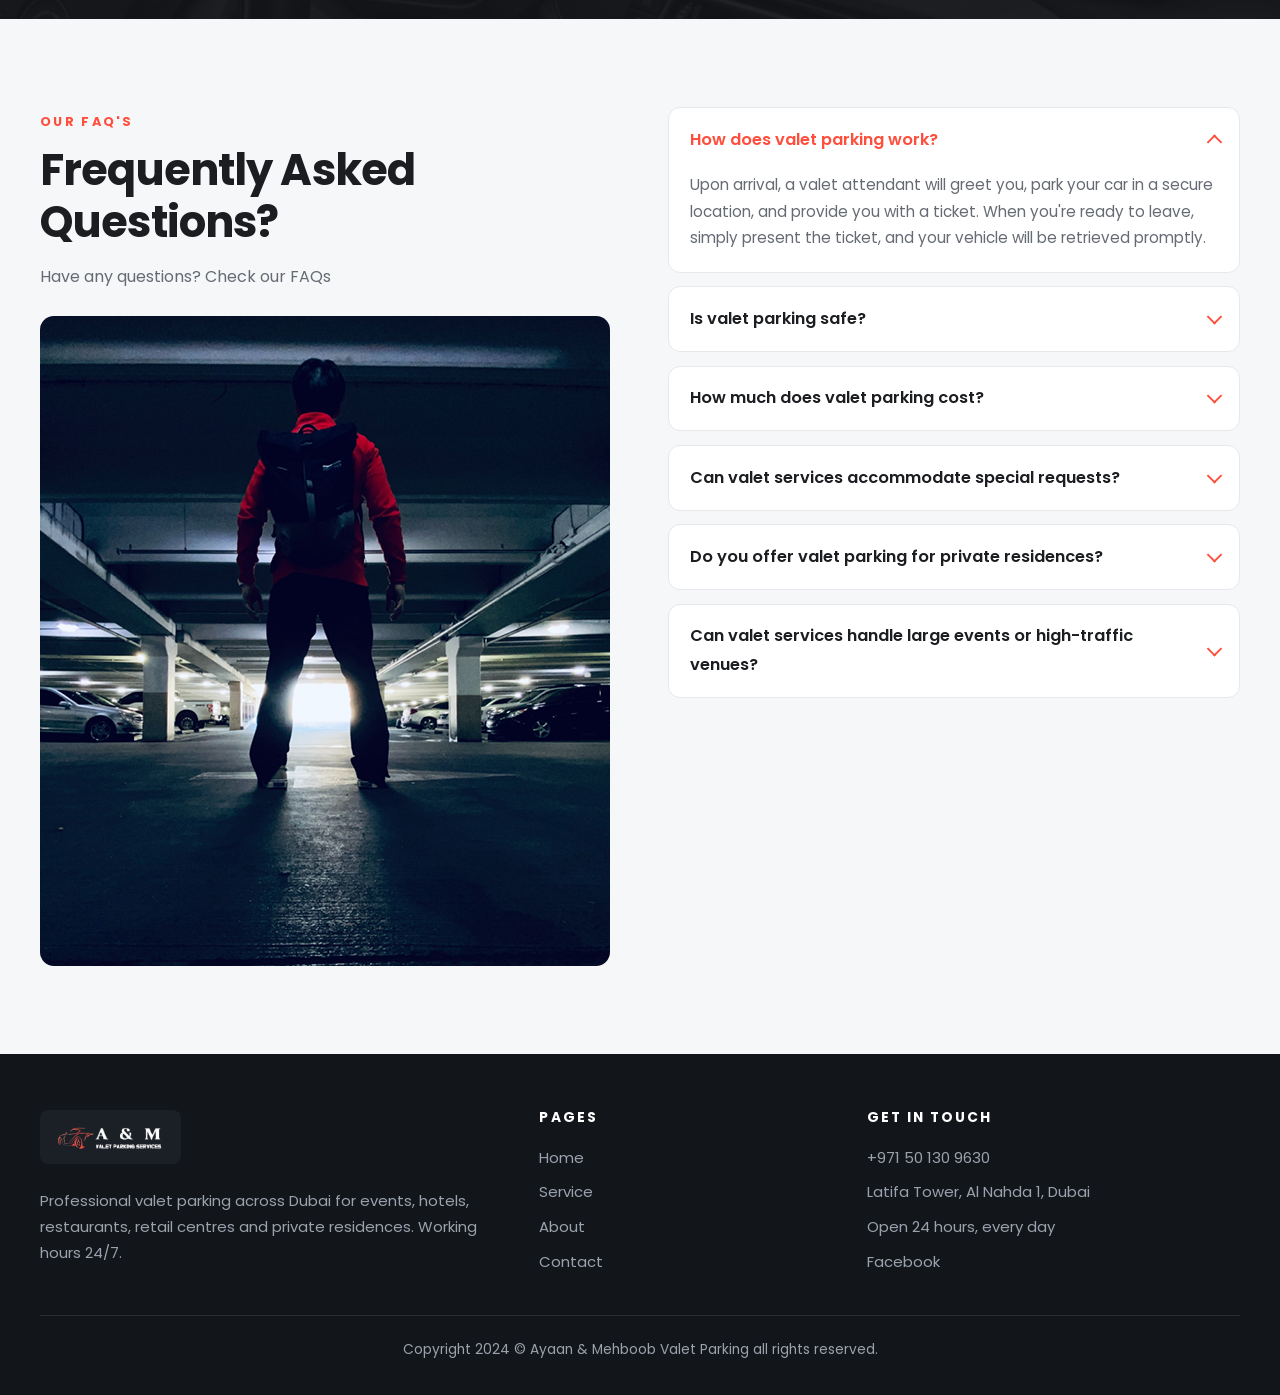
==== commit ddb99a03: "v1: cards hold until scroll; header logo matches the live site" ====
--- a/index.html
+++ b/index.html
@@ -35,7 +35,7 @@
 <header class="hdr">
   <div class="wrap hdr__in">
     <a class="hdr__logo" href="index.html" aria-label="Ayaan and Mehboob Valet Parking, home">
-      <img src="assets/img/logo.png" alt="Ayaan &amp; Mehboob Valet Parking" width="632" height="192">
+      <img src="assets/img/logo-dark.png" alt="Ayaan &amp; Mehboob Valet Parking" width="653" height="192">
     </a>
     <button class="burger" type="button" aria-label="Menu" aria-expanded="false" aria-controls="nav">
       <span></span><span></span><span></span>
--- a/assets/css/site.css
+++ b/assets/css/site.css
@@ -11,6 +11,7 @@
   src:url('../fonts/pxiByp8kv8JHgFVrLCz7Z1xlFd2JQEk.woff2') format('woff2'); }
 
 :root{
+  --overlap:clamp(5rem,11vw,9.5rem);   /* how far the cards ride into the hero */
   --brand:#ff4e3c;          /* the site's existing accent */
   --brand-dark:#e13a29;
   --ink:#1b1d21;
@@ -60,9 +61,11 @@
 .hdr{position:sticky;top:0;z-index:50;background:#fff;border-bottom:1px solid var(--line);
   box-shadow:0 1px 14px rgba(0,0,0,.05)}
 .hdr__in{display:flex;align-items:center;gap:1.5rem;min-height:82px}
-.hdr__logo img{height:38px;width:auto}
-/* the supplied logo is white artwork, so it needs a dark plate to be legible */
-.hdr__logo{background:var(--dark);padding:.5rem .8rem;border-radius:8px;display:inline-block}
+/* The header logo is the dark-lettering artwork, so it sits directly on the
+   white bar with no plate behind it, as on the live site. The footer keeps the
+   white-lettering file, which suits the dark band there. */
+.hdr__logo img{height:52px;width:auto}
+.hdr__logo{display:inline-block}
 .nav{margin-left:auto;display:flex;gap:2rem}
 .nav a{text-decoration:none;color:var(--ink);font-weight:600;font-size:.95rem;padding-block:.5rem;position:relative}
 .nav a::after{content:'';position:absolute;left:0;right:0;bottom:0;height:2px;background:var(--brand);
@@ -101,7 +104,7 @@
    the slide kept. The red wedge and dot grid are the theme's overlay, rebuilt
    here in CSS rather than as an image so it scales at any width. */
 .hero{position:relative;background:var(--dark);color:#fff;overflow:hidden;
-  min-height:min(900px,100svh)}
+  min-height:100svh}
 .hero__bg{position:absolute;inset:0;background:url('../img/slider.jpg') center/cover no-repeat}
 /* the red diagonal wedge across the top-left */
 /* The wedge is a shallow diagonal: on the live site the red reaches roughly
@@ -117,7 +120,7 @@
 .hero__dots{position:absolute;left:3%;top:12%;width:330px;height:420px;z-index:2;opacity:.34;
   background-image:radial-gradient(rgba(255,255,255,.9) 1.3px,transparent 1.4px);
   background-size:21px 21px}
-.hero__in{position:relative;z-index:3;min-height:min(900px,100svh);
+.hero__in{position:relative;z-index:3;min-height:100svh;
   display:flex;flex-direction:column;justify-content:center;
   align-items:flex-start;   /* without this the button stretches the full column */
   padding-block:clamp(4rem,10vw,6rem)}
@@ -139,8 +142,20 @@
 /* ---------- feature trio ---------- */
 /* These three sit over the bottom of the hero on the live site, which is what
    made ours look detached. The negative margin is what lifts them. */
+/* The cards ride up into the hero, so at rest they would sit over the bottom of
+   it before the reader has scrolled at all. They stay hidden until the first
+   scroll and then rise into place. Set by JS, so with scripting off they are
+   simply visible rather than lost. */
 .trio{display:grid;grid-template-columns:repeat(3,1fr);gap:1.5rem;
-  margin-top:calc(-1 * clamp(5rem,11vw,9.5rem));position:relative;z-index:5}
+  margin-top:calc(-1 * var(--overlap));position:relative;z-index:5}
+.trio[data-hold='true'] .feat{opacity:0;transform:translateY(28px)}
+.trio[data-hold='false'] .feat{opacity:1;transform:none;
+  transition:opacity .55s ease,transform .55s ease}
+.trio[data-hold='false'] .feat:nth-child(2){transition-delay:.09s}
+.trio[data-hold='false'] .feat:nth-child(3){transition-delay:.18s}
+@media (prefers-reduced-motion:reduce){
+  .trio[data-hold] .feat{opacity:1;transform:none;transition:none}
+}
 @media (max-width:900px){.trio{grid-template-columns:1fr;margin-top:-3rem}}
 .feat{position:relative;background:#fff;border-radius:12px;padding:2.4rem 1.8rem 2.6rem;
   text-align:left;box-shadow:0 18px 40px rgba(0,0,0,.10);isolation:isolate;
